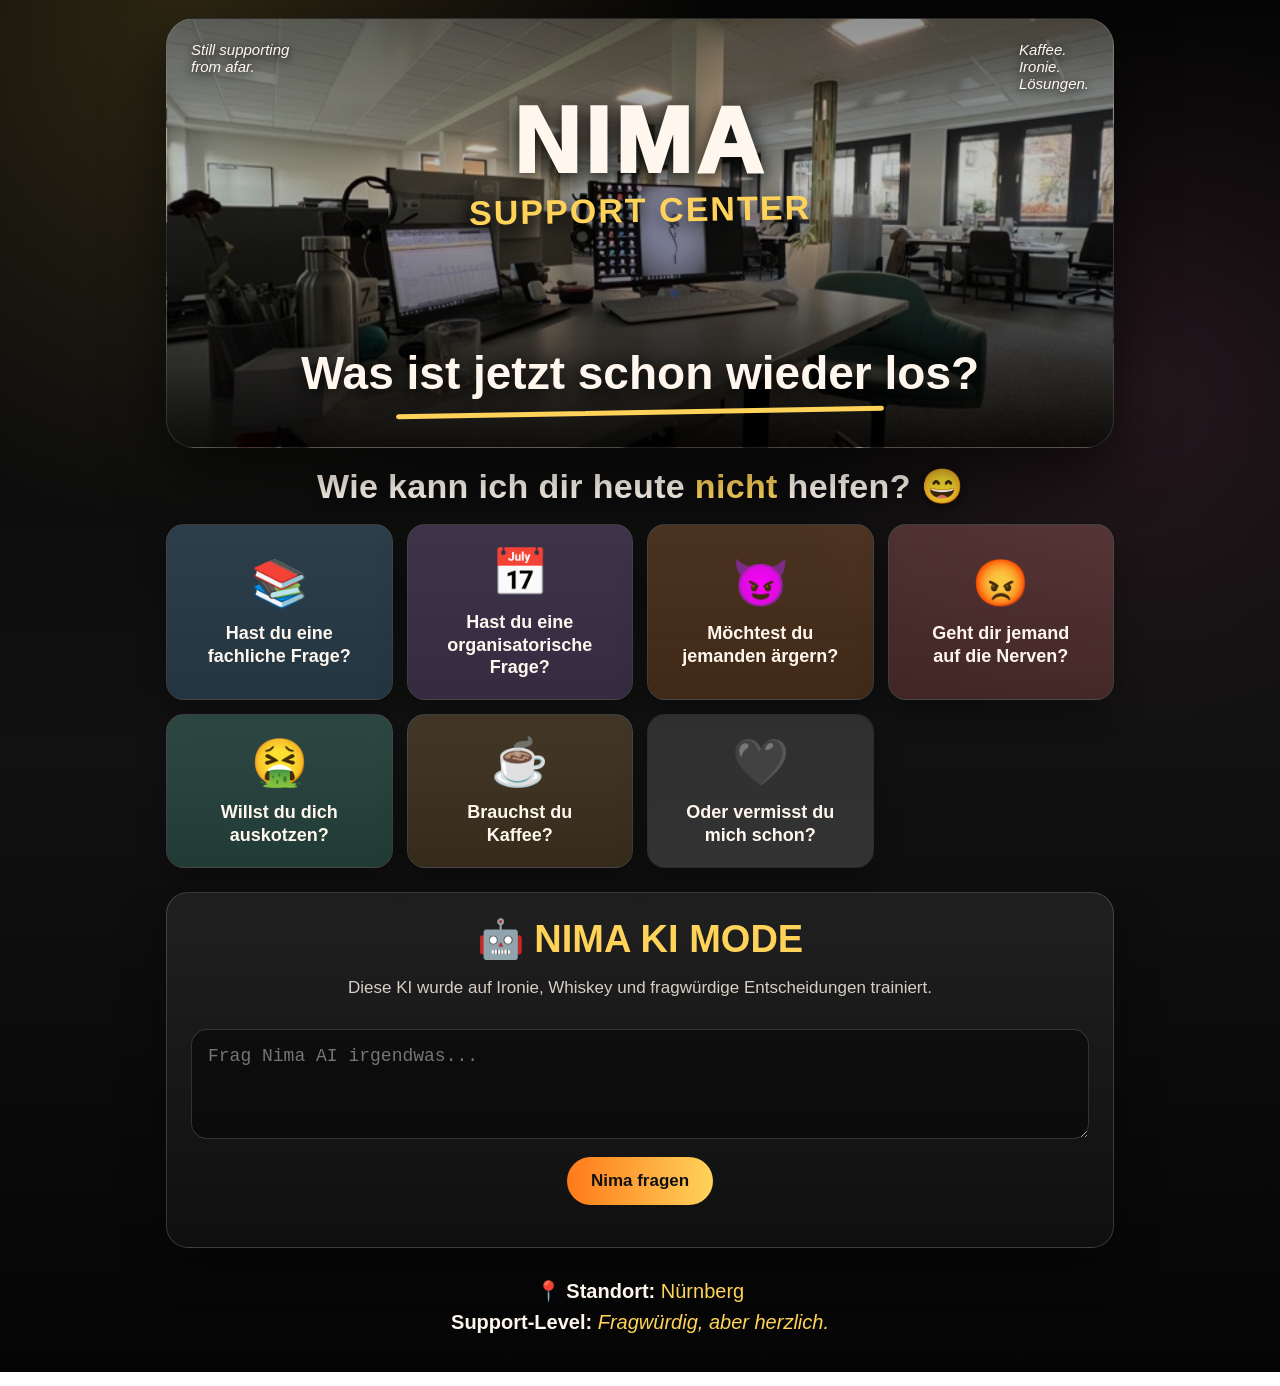
==== index.html @ ffd9e70a "fix image paths" ====
<!DOCTYPE html>
<html lang="de">
<head>
<meta charset="UTF-8">
<meta name="viewport" content="width=device-width, initial-scale=1.0">
<title>Nima Support Center</title>
<link rel="stylesheet" href="style.css">
</head>
<body>

<div class="intro">
  <div class="intro-card">
    <div class="intro-avatar"></div>
    <h1>Connecting to Nima...</h1>

    <div class="dots">
      <span></span><span></span><span></span><span></span><span></span><span></span><span></span>
    </div>

    <p class="intro-sub">Bitte warten</p>

    <div class="status">
      <div><span>✓</span> Kaffee gefunden</div>
      <div><span>✓</span> Sarkasmus aktiviert</div>
      <div><span>✓</span> Chaos Manager geladen</div>
      <div><span>✓</span> Support wird gestartet...</div>
    </div>

    <div class="bar"></div>
  </div>
</div>

<main class="wrap">

  <section class="hero">
    <div class="top-notes">
      <div>Still supporting<br>from afar.</div>
      <div>Kaffee.<br>Ironie.<br>Lösungen.</div>
    </div>

    <div class="brand">
      <h1>NIMA</h1>
      <div class="sub">SUPPORT CENTER</div>
    </div>

    <div class="question">
      <h2>Was ist jetzt schon wieder los?</h2>
    </div>
  </section>

  <div class="helper-line">Wie kann ich dir heute <em>nicht</em> helfen? 😄</div>

  <section class="options">
    <a class="option blue" href="#fachlich">
      <span class="emoji">📚</span>
      <span class="label">Hast du eine<br>fachliche Frage?</span>
    </a>

    <a class="option purple" href="#organisatorisch">
      <span class="emoji">📅</span>
      <span class="label">Hast du eine<br>organisatorische Frage?</span>
    </a>

    <a class="option orange" href="#aergern">
      <span class="emoji">😈</span>
      <span class="label">Möchtest du<br>jemanden ärgern?</span>
    </a>

    <a class="option red" href="#nerven">
      <span class="emoji">😡</span>
      <span class="label">Geht dir jemand<br>auf die Nerven?</span>
    </a>

    <a class="option green" href="#auskotzen">
      <span class="emoji">🤮</span>
      <span class="label">Willst du dich<br>auskotzen?</span>
    </a>

    <a class="option coffee" href="#kaffee">
      <span class="emoji">☕</span>
      <span class="label">Brauchst du<br>Kaffee?</span>
    </a>

    <a class="option black" href="#vermissen">
      <span class="emoji">🖤</span>
      <span class="label">Oder vermisst du<br>mich schon?</span>
    </a>
  </section>

  <section id="fachlich" class="answer">
    <div class="answer-inner">
      <div class="big-emoji">📚</div>
      <div>
        <h3 class="blue-text">Hast du eine fachliche Frage?</h3>
        <p>Schon die FAQ gelesen?<br>Ich bin nicht BAKIRA. 🤷🏻‍♂️</p>
      </div>
    </div>
  </section>

  <section id="organisatorisch" class="answer">
    <div class="answer-inner">
      <div class="big-emoji">📅</div>
      <div>
        <h3 class="purple-text">Hast du eine organisatorische Frage?</h3>
        <p>Denkst du wirklich, dass ich dir dabei helfen kann?<br>Dann überschätzt du mich gewaltig. 😂</p>
      </div>
    </div>
  </section>

  <section id="aergern" class="answer">
    <div class="answer-inner">
      <div class="big-emoji">😈</div>
      <div>
        <h3 class="orange-text">Möchtest du jemanden ärgern?</h3>
        <p>Sag mir nur,<br>wer unser nächstes Opfer ist? ☠️</p>
      </div>
    </div>
  </section>

  <section id="nerven" class="answer">
    <div class="answer-inner">
      <div class="big-emoji">😡</div>
      <div>
        <h3 class="red-text">Geht dir jemand auf die Nerven?</h3>
        <p>Das überrascht mich nicht.<br>Mir wahrscheinlich auch.</p>
      </div>
    </div>
  </section>

  <section id="auskotzen" class="answer">
    <div class="answer-inner">
      <div class="big-emoji">🤮</div>
      <div>
        <h3 class="green-text">Willst du dich auskotzen?</h3>
        <p>Ruf mich doch an oder schreibe mir einfach.</p>
      </div>
    </div>
  </section>

  <section id="kaffee" class="answer">
    <div class="answer-inner">
      <div class="big-emoji">🥃</div>
      <div>
        <h3 class="coffee-text">Brauchst du Kaffee?</h3>
        <p>Kaffee? Wirklich?!<br>Ich habe nur Whiskey da. 🥃😂</p>
      </div>
    </div>
  </section>

  <section id="vermissen" class="answer">
    <div class="answer-inner">
      <div class="big-emoji">🖤</div>
      <div>
        <h3 class="black-text">Oder vermisst du mich schon?</h3>
        <p>Das glaub ich dir aber nicht. 😏</p>
        <audio controls>
          <source src="nima-message.m4a" type="audio/mp4">
        </audio>
      </div>
    </div>
  </section>
<section class="nima-ai">
  <h2>🤖 NIMA KI MODE</h2>
  <p>Diese KI wurde auf Ironie, Whiskey und fragwürdige Entscheidungen trainiert.</p>

  <textarea id="nima-ai-input" placeholder="Frag Nima AI irgendwas..."></textarea>

  <button onclick="askNimaAI()">Nima fragen</button>

  <div id="nima-ai-output"></div>
</section>
  <div class="footer">
    📍 <strong>Standort:</strong> Nürnberg<br>
    <strong>Support-Level:</strong> <em>Fragwürdig, aber herzlich.</em>
  </div>

</main>
<script src="script.js"></script>
</body>
</html>
---- style.css ----
/* NIMA SUPPORT CENTER */

:root {
  --text:#fff7ed;
  --yellow:#ffd35a;
  --orange:#ff7a1a;
  --red:#ff6b65;
  --purple:#b884ff;
  --blue:#5bbcff;
  --green:#50e3c2;
  --coffee:#c58b36;
  --line:rgba(255,255,255,.16);
}

* { box-sizing:border-box; }

html { scroll-behavior:smooth; }

body {
  margin:0;
  min-height:100vh;
  font-family:-apple-system,BlinkMacSystemFont,"Segoe UI",Arial,sans-serif;
  color:var(--text);
  background:
    radial-gradient(circle at 15% 0%, rgba(255,211,90,.16), transparent 30%),
    radial-gradient(circle at 90% 28%, rgba(255,122,182,.10), transparent 25%),
    linear-gradient(180deg,#050505,#111 55%,#050505);
}

/* 7-second intro */

.intro {
  position:fixed;
  inset:0;
  z-index:9999;
  display:flex;
  align-items:center;
  justify-content:center;
  overflow:hidden;
  background:
    radial-gradient(circle at 50% 30%, rgba(255,122,26,.22), transparent 30%),
    linear-gradient(180deg,#040404 0%, #111 55%, #050505 100%);
  animation:introOut .7s ease forwards;
  animation-delay:7s;
}

.intro::before {
  content:"";
  position:absolute;
  inset:0;
  background-image:
    linear-gradient(rgba(255,122,26,.07) 1px, transparent 1px),
    linear-gradient(90deg, rgba(255,122,26,.07) 1px, transparent 1px);
  background-size:38px 38px;
  opacity:.42;
  mask-image:radial-gradient(circle at center, black, transparent 73%);
}

.intro::after {
  content:"";
  position:absolute;
  width:900px;
  height:900px;
  border-radius:50%;
  border:1px solid rgba(255,122,26,.16);
  box-shadow:
    0 0 80px rgba(255,122,26,.13),
    inset 0 0 80px rgba(255,122,26,.07);
  animation:pulseRing 2.4s ease-in-out infinite;
}

.intro-card {
  position:relative;
  z-index:2;
  width:min(520px,88vw);
  padding:34px 26px 30px;
  border:1px solid rgba(255,255,255,.16);
  border-radius:30px;
  text-align:center;
  background:rgba(10,10,10,.68);
  box-shadow:0 30px 90px rgba(0,0,0,.70);
  backdrop-filter:blur(8px);
}

.intro-avatar {
  width:148px;
  height:148px;
  margin:0 auto 22px;
  border-radius:50%;
  background-image:url("nima-avatar.png");
  background-size:cover;
  background-position:center;
  border:4px solid var(--orange);
  box-shadow:
    0 0 0 8px rgba(255,122,26,.08),
    0 0 52px rgba(255,122,26,.38);
  animation:avatarFloat 2.2s ease-in-out infinite;
}

.intro h1 {
  margin:0;
  font-family:"Courier New", monospace;
  font-size:clamp(28px,6vw,42px);
  font-weight:700;
  letter-spacing:.12em;
  color:var(--orange);
  text-shadow:0 0 24px rgba(255,122,26,.32);
}

.dots {
  margin:18px auto;
  display:flex;
  justify-content:center;
  gap:12px;
}

.dots span {
  width:9px;
  height:9px;
  border-radius:50%;
  background:rgba(255,122,26,.28);
  animation:dotLight 1.4s ease-in-out infinite;
}

.dots span:nth-child(2) { animation-delay:.15s; }
.dots span:nth-child(3) { animation-delay:.30s; }
.dots span:nth-child(4) { animation-delay:.45s; }
.dots span:nth-child(5) { animation-delay:.60s; }
.dots span:nth-child(6) { animation-delay:.75s; }
.dots span:nth-child(7) { animation-delay:.90s; }

.intro-sub {
  margin:0 0 20px;
  color:#d8cfc4;
  font-family:"Courier New", monospace;
  font-size:16px;
}

.status {
  margin:0 auto 18px;
  width:min(340px, 92%);
  text-align:left;
  color:#f1e9df;
  font-size:15px;
  line-height:1.8;
}

.status div {
  opacity:0;
  transform:translateY(5px);
  animation:statusIn .35s ease forwards;
}

.status div:nth-child(1) { animation-delay:1s; }
.status div:nth-child(2) { animation-delay:2.4s; }
.status div:nth-child(3) { animation-delay:3.8s; }
.status div:nth-child(4) { animation-delay:5.2s; }

.status span { color:var(--yellow); }

.bar {
  width:100%;
  height:11px;
  border-radius:999px;
  overflow:hidden;
  background:rgba(255,255,255,.13);
}

.bar::before {
  content:"";
  display:block;
  width:100%;
  height:100%;
  background:linear-gradient(90deg, var(--orange), var(--yellow));
  transform-origin:left;
  animation:load 7s ease-in-out forwards;
}

@keyframes load { from { transform:scaleX(0); } to { transform:scaleX(1); } }
@keyframes introOut { to { opacity:0; visibility:hidden; pointer-events:none; } }
@keyframes avatarFloat { 0%,100% { transform:translateY(0); } 50% { transform:translateY(-7px); } }
@keyframes dotLight {
  0%,100% { background:rgba(255,122,26,.25); transform:scale(.9); }
  50% { background:var(--yellow); transform:scale(1.35); box-shadow:0 0 18px rgba(255,211,90,.6); }
}
@keyframes statusIn { to { opacity:1; transform:translateY(0); } }
@keyframes pulseRing { 0%,100% { transform:scale(.94); opacity:.6; } 50% { transform:scale(1.03); opacity:1; } }

/* Main page */

.wrap {
  width:min(980px,100%);
  margin:0 auto;
  padding:18px 16px 34px;
  animation:mainIn .55s ease both;
  animation-delay:7.1s;
}

@keyframes mainIn {
  from { opacity:0; transform:translateY(14px); }
  to { opacity:1; transform:translateY(0); }
}

.hero {
  position:relative;
  min-height:430px;
  border-radius:28px;
  overflow:hidden;
  background-image:
    linear-gradient(180deg,rgba(0,0,0,.42),rgba(0,0,0,.18) 38%,rgba(0,0,0,.88)),
    url("office-hero.jpg");
  background-size:cover;
  background-position:center;
  border:1px solid rgba(255,255,255,.12);
  box-shadow:0 22px 60px rgba(0,0,0,.55);
}

.top-notes {
  display:flex;
  justify-content:space-between;
  padding:22px 24px 0;
  font-size:15px;
  font-style:italic;
  text-shadow:0 2px 10px #000;
}

.brand {
  text-align:center;
  padding-top:8px;
  text-shadow:0 6px 20px #000;
}

.brand h1 {
  margin:0;
  font-size:clamp(52px,10vw,92px);
  letter-spacing:.05em;
  line-height:.9;
  font-weight:950;
}

.sub {
  display:inline-block;
  margin-top:8px;
  color:var(--yellow);
  font-size:clamp(21px,4vw,34px);
  font-weight:850;
  letter-spacing:.06em;
  transform:rotate(-1deg);
}

.question {
  position:absolute;
  left:0;
  right:0;
  bottom:32px;
  text-align:center;
  padding:0 18px;
}

.question h2 {
  display:inline-block;
  margin:0;
  font-size:clamp(28px,5vw,46px);
  text-shadow:0 4px 18px #000;
}

.question h2::after {
  content:"";
  display:block;
  height:5px;
  width:72%;
  margin:10px auto 0;
  border-radius:999px;
  background:var(--yellow);
  transform:rotate(-1deg);
}

.helper-line {
  text-align:center;
  margin:18px auto 0;
  font-size:clamp(20px,3.6vw,34px);
  font-weight:850;
  letter-spacing:.01em;
  text-shadow:0 4px 16px rgba(0,0,0,.55);
}

.helper-line em {
  color:var(--yellow);
  font-style:normal;
}

.options {
  display:grid;
  grid-template-columns:repeat(4,1fr);
  gap:14px;
  margin-top:18px;
}

.option {
  min-height:154px;
  border:1px solid var(--line);
  border-radius:18px;
  color:var(--text);
  background:linear-gradient(180deg,rgba(255,255,255,.09),rgba(255,255,255,.035));
  box-shadow:0 14px 28px rgba(0,0,0,.25);
  padding:20px 12px;
  text-decoration:none;
  display:flex;
  flex-direction:column;
  align-items:center;
  justify-content:center;
  transition:.16s ease;
  position:relative;
  overflow:hidden;
}

.option::before {
  content:"";
  position:absolute;
  inset:0;
  opacity:.18;
  background:var(--accent);
  pointer-events:none;
}

.option:hover,
.option:focus {
  transform:translateY(-3px);
  border-color:var(--accent);
  background:linear-gradient(180deg,rgba(255,255,255,.13),rgba(255,255,255,.045));
  outline:none;
}

.option.blue { --accent:var(--blue); }
.option.purple { --accent:var(--purple); }
.option.orange { --accent:var(--orange); }
.option.red { --accent:var(--red); }
.option.green { --accent:var(--green); }
.option.coffee { --accent:var(--coffee); }
.option.black {
  --accent:#fff;
  background:linear-gradient(180deg,rgba(0,0,0,.88),rgba(0,0,0,.58));
}

.emoji {
  position:relative;
  z-index:1;
  font-size:46px;
  margin-bottom:12px;
}

.label {
  position:relative;
  z-index:1;
  font-size:18px;
  line-height:1.25;
  font-weight:750;
  text-align:center;
}

.answer {
  display:none;
  margin-top:18px;
  border-radius:22px;
  padding:24px;
  background:linear-gradient(180deg,rgba(255,255,255,.075),rgba(255,255,255,.035));
  border:1px solid var(--line);
  box-shadow:0 18px 45px rgba(0,0,0,.35);
  animation:pop .22s ease-out;
}

.answer:target { display:block; }

@keyframes pop {
  from { opacity:0; transform:translateY(10px) scale(.99); }
  to { opacity:1; transform:translateY(0) scale(1); }
}

.answer-inner {
  display:grid;
  grid-template-columns:76px 1fr;
  gap:18px;
  align-items:center;
}

.big-emoji { font-size:58px; text-align:center; }

.answer h3 {
  margin:0 0 8px;
  font-size:clamp(24px,4vw,34px);
}

.answer p {
  margin:0;
  font-size:clamp(20px,3.2vw,28px);
  line-height:1.35;
}

.blue-text { color:var(--blue); }
.purple-text { color:var(--purple); }
.orange-text { color:var(--orange); }
.red-text { color:var(--red); }
.green-text { color:var(--green); }
.coffee-text { color:var(--coffee); }
.black-text { color:#fff; }

audio {
  width:min(520px,100%);
  margin-top:16px;
}

.footer {
  text-align:center;
  margin-top:28px;
  color:var(--yellow);
  font-size:20px;
  line-height:1.55;
}

.footer strong { color:var(--text); }

.footer em {
  color:var(--yellow);
  font-style:italic;
}

@media (max-width:760px) {
  .hero { min-height:370px; }
  .top-notes { font-size:13px; }
  .options { grid-template-columns:1fr 1fr; }
  .option { min-height:135px; }
  .answer-inner { grid-template-columns:1fr; text-align:center; }
}

@media (max-width:430px) {
  .wrap { padding-left:10px; padding-right:10px; }
  .hero { min-height:330px; border-radius:20px; }
  .top-notes { display:none; }
  .options { grid-template-columns:1fr; }
  .option { min-height:112px; flex-direction:row; gap:14px; }
  .emoji { margin-bottom:0; font-size:38px; }
  .label { text-align:left; }
}
.nima-ai {
  margin-top: 24px;
  padding: 24px;
  border-radius: 22px;
  border: 1px solid var(--line);
  background: linear-gradient(180deg, rgba(255,255,255,.075), rgba(255,255,255,.035));
  box-shadow: 0 18px 45px rgba(0,0,0,.35);
  text-align: center;
}

.nima-ai h2 {
  margin: 0 0 10px;
  color: var(--yellow);
  font-size: clamp(26px,4vw,38px);
}

.nima-ai p {
  color: #d8cfc4;
  font-size: 17px;
}

.nima-ai textarea {
  width: 100%;
  min-height: 110px;
  margin-top: 14px;
  padding: 16px;
  border-radius: 16px;
  border: 1px solid var(--line);
  background: rgba(0,0,0,.45);
  color: var(--text);
  font-size: 18px;
  resize: vertical;
}

.nima-ai button {
  margin-top: 14px;
  padding: 14px 24px;
  border: none;
  border-radius: 999px;
  background: linear-gradient(90deg, var(--orange), var(--yellow));
  color: #111;
  font-weight: 800;
  font-size: 17px;
  cursor: pointer;
}

#nima-ai-output {
  margin-top: 18px;
  font-size: 22px;
  line-height: 1.4;
  color: var(--text);
}
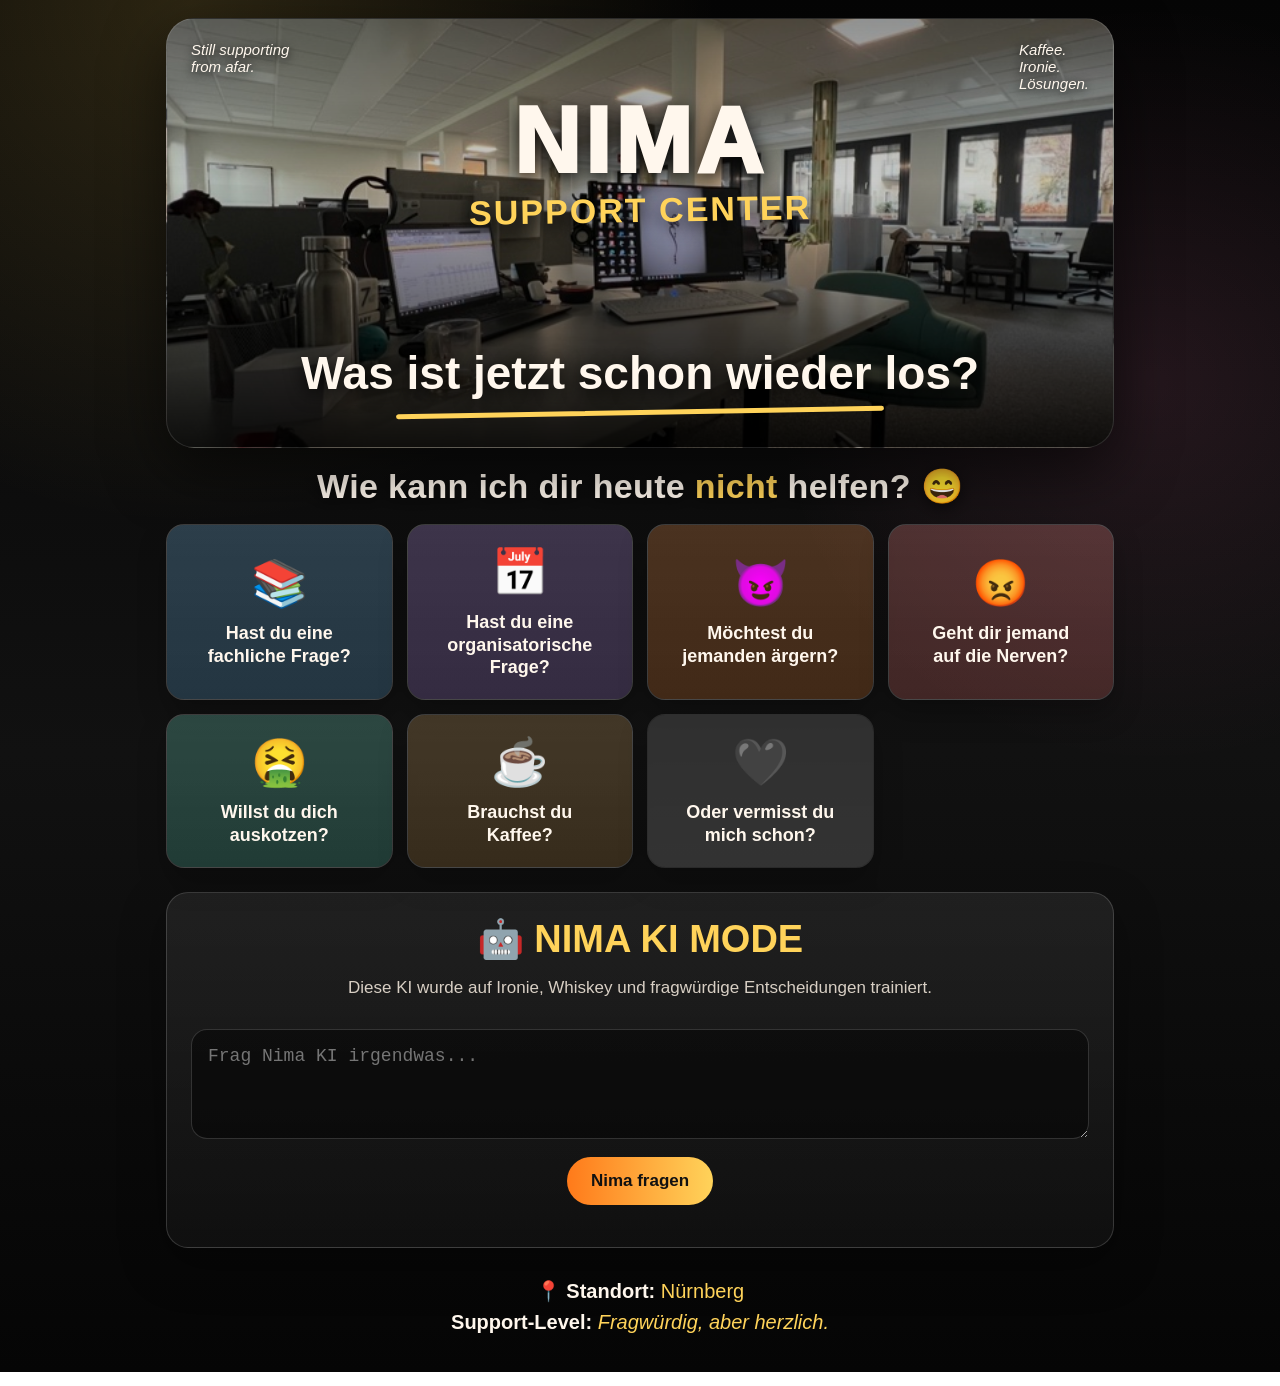
==== commit 6e682b5a: "Update index.html" ====
--- a/index.html
+++ b/index.html
@@ -163,7 +163,7 @@
   <h2>🤖 NIMA KI MODE</h2>
   <p>Diese KI wurde auf Ironie, Whiskey und fragwürdige Entscheidungen trainiert.</p>
 
-  <textarea id="nima-ai-input" placeholder="Frag Nima AI irgendwas..."></textarea>
+  <textarea id="nima-ai-input" placeholder="Frag Nima KI irgendwas..."></textarea>
 
   <button onclick="askNimaAI()">Nima fragen</button>
 
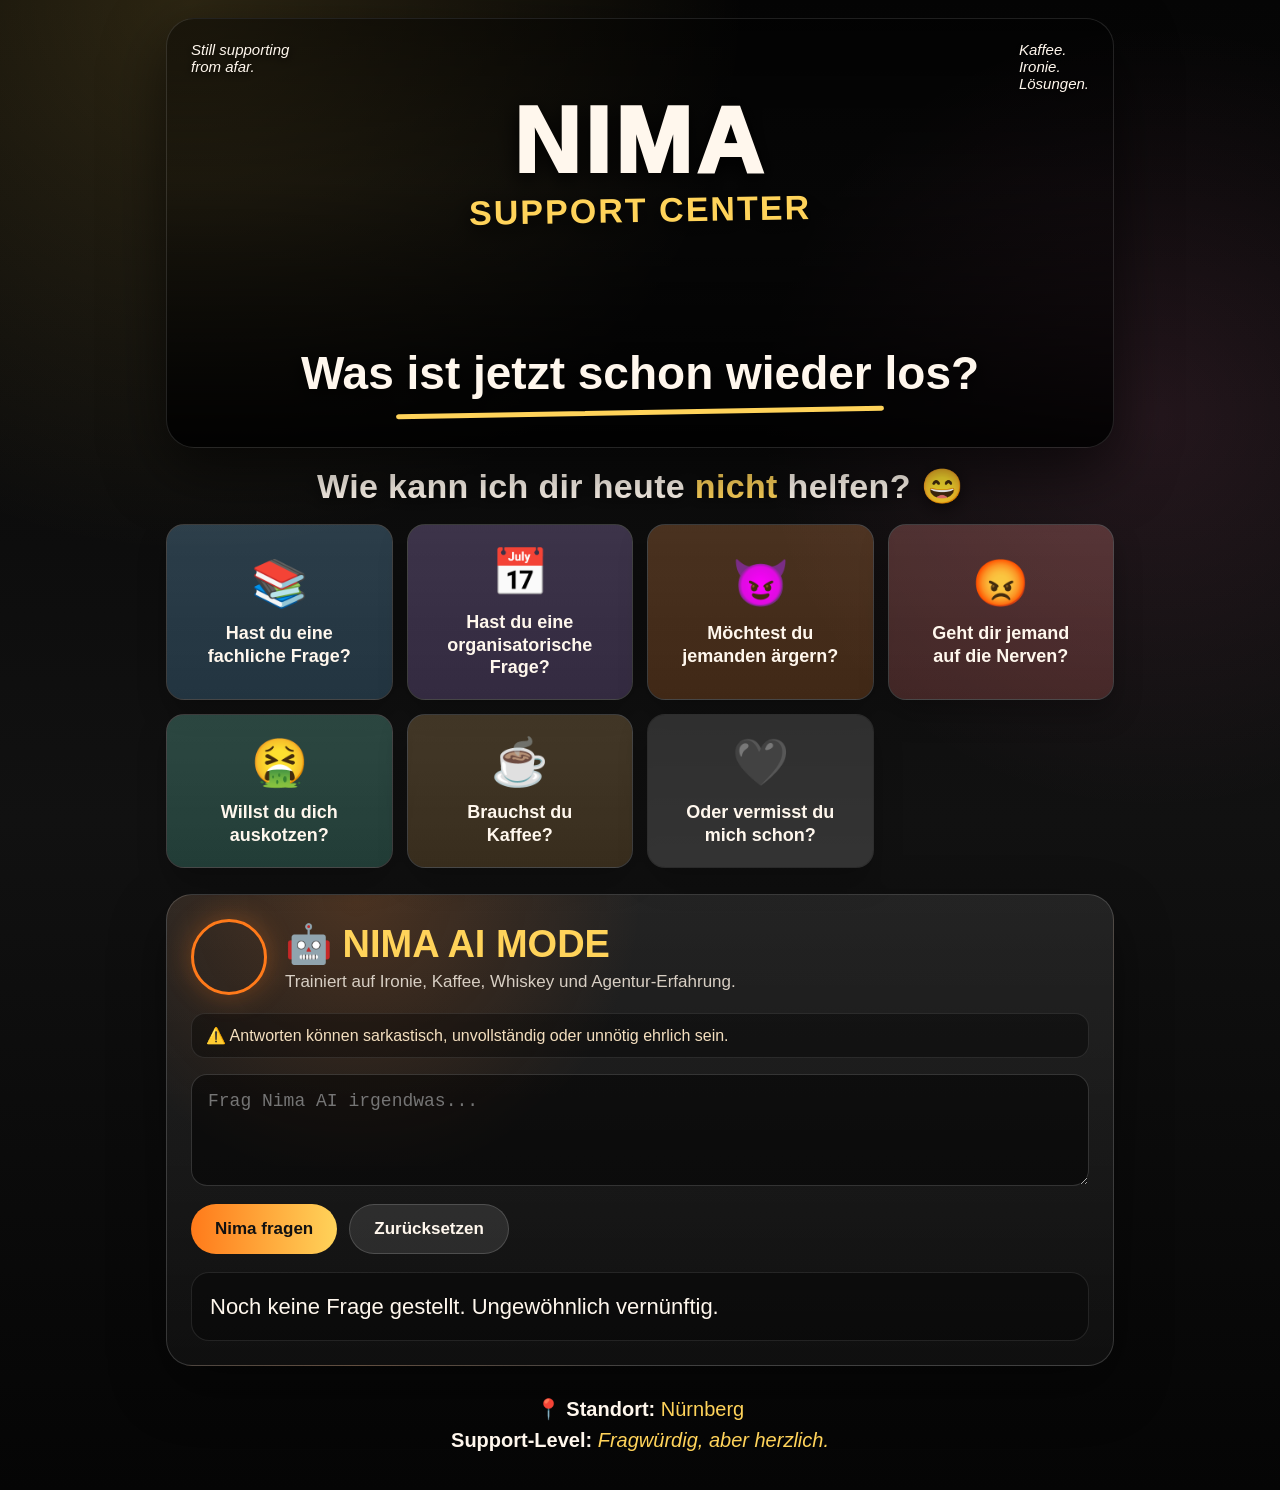
==== commit 5bac2de4: "Add files via upload" ====
--- a/index.html
+++ b/index.html
@@ -3,7 +3,7 @@
 <head>
 <meta charset="UTF-8">
 <meta name="viewport" content="width=device-width, initial-scale=1.0">
-<title>Nima Support Center</title>
+<title>Nima Support Center v2.0</title>
 <link rel="stylesheet" href="style.css">
 </head>
 <body>
@@ -12,169 +12,69 @@
   <div class="intro-card">
     <div class="intro-avatar"></div>
     <h1>Connecting to Nima...</h1>
-
-    <div class="dots">
-      <span></span><span></span><span></span><span></span><span></span><span></span><span></span>
-    </div>
-
+    <div class="dots"><span></span><span></span><span></span><span></span><span></span><span></span><span></span></div>
     <p class="intro-sub">Bitte warten</p>
-
     <div class="status">
       <div><span>✓</span> Kaffee gefunden</div>
       <div><span>✓</span> Sarkasmus aktiviert</div>
       <div><span>✓</span> Chaos Manager geladen</div>
       <div><span>✓</span> Support wird gestartet...</div>
     </div>
-
     <div class="bar"></div>
   </div>
 </div>
 
 <main class="wrap">
-
   <section class="hero">
     <div class="top-notes">
       <div>Still supporting<br>from afar.</div>
       <div>Kaffee.<br>Ironie.<br>Lösungen.</div>
     </div>
-
-    <div class="brand">
-      <h1>NIMA</h1>
-      <div class="sub">SUPPORT CENTER</div>
-    </div>
-
-    <div class="question">
-      <h2>Was ist jetzt schon wieder los?</h2>
-    </div>
+    <div class="brand"><h1>NIMA</h1><div class="sub">SUPPORT CENTER</div></div>
+    <div class="question"><h2>Was ist jetzt schon wieder los?</h2></div>
   </section>
 
   <div class="helper-line">Wie kann ich dir heute <em>nicht</em> helfen? 😄</div>
 
   <section class="options">
-    <a class="option blue" href="#fachlich">
-      <span class="emoji">📚</span>
-      <span class="label">Hast du eine<br>fachliche Frage?</span>
-    </a>
-
-    <a class="option purple" href="#organisatorisch">
-      <span class="emoji">📅</span>
-      <span class="label">Hast du eine<br>organisatorische Frage?</span>
-    </a>
-
-    <a class="option orange" href="#aergern">
-      <span class="emoji">😈</span>
-      <span class="label">Möchtest du<br>jemanden ärgern?</span>
-    </a>
-
-    <a class="option red" href="#nerven">
-      <span class="emoji">😡</span>
-      <span class="label">Geht dir jemand<br>auf die Nerven?</span>
-    </a>
-
-    <a class="option green" href="#auskotzen">
-      <span class="emoji">🤮</span>
-      <span class="label">Willst du dich<br>auskotzen?</span>
-    </a>
-
-    <a class="option coffee" href="#kaffee">
-      <span class="emoji">☕</span>
-      <span class="label">Brauchst du<br>Kaffee?</span>
-    </a>
-
-    <a class="option black" href="#vermissen">
-      <span class="emoji">🖤</span>
-      <span class="label">Oder vermisst du<br>mich schon?</span>
-    </a>
+    <a class="option blue" href="#fachlich"><span class="emoji">📚</span><span class="label">Hast du eine<br>fachliche Frage?</span></a>
+    <a class="option purple" href="#organisatorisch"><span class="emoji">📅</span><span class="label">Hast du eine<br>organisatorische Frage?</span></a>
+    <a class="option orange" href="#aergern"><span class="emoji">😈</span><span class="label">Möchtest du<br>jemanden ärgern?</span></a>
+    <a class="option red" href="#nerven"><span class="emoji">😡</span><span class="label">Geht dir jemand<br>auf die Nerven?</span></a>
+    <a class="option green" href="#auskotzen"><span class="emoji">🤮</span><span class="label">Willst du dich<br>auskotzen?</span></a>
+    <a class="option coffee" href="#kaffee"><span class="emoji">☕</span><span class="label">Brauchst du<br>Kaffee?</span></a>
+    <a class="option black" href="#vermissen"><span class="emoji">🖤</span><span class="label">Oder vermisst du<br>mich schon?</span></a>
   </section>
 
-  <section id="fachlich" class="answer">
-    <div class="answer-inner">
-      <div class="big-emoji">📚</div>
+  <section id="fachlich" class="answer"><div class="answer-inner"><div class="big-emoji">📚</div><div><h3 class="blue-text">Hast du eine fachliche Frage?</h3><p>Schon die FAQ gelesen?<br>Ich bin nicht BAKIRA. 🤷🏻‍♂️</p></div></div></section>
+  <section id="organisatorisch" class="answer"><div class="answer-inner"><div class="big-emoji">📅</div><div><h3 class="purple-text">Hast du eine organisatorische Frage?</h3><p>Denkst du wirklich, dass ich dir dabei helfen kann?<br>Dann überschätzt du mich gewaltig. 😂</p></div></div></section>
+  <section id="aergern" class="answer"><div class="answer-inner"><div class="big-emoji">😈</div><div><h3 class="orange-text">Möchtest du jemanden ärgern?</h3><p>Sag mir nur,<br>wer unser nächstes Opfer ist? ☠️</p></div></div></section>
+  <section id="nerven" class="answer"><div class="answer-inner"><div class="big-emoji">😡</div><div><h3 class="red-text">Geht dir jemand auf die Nerven?</h3><p>Das überrascht mich nicht.<br>Mir wahrscheinlich auch.</p></div></div></section>
+  <section id="auskotzen" class="answer"><div class="answer-inner"><div class="big-emoji">🤮</div><div><h3 class="green-text">Willst du dich auskotzen?</h3><p>Ruf mich doch an oder schreibe mir einfach.</p></div></div></section>
+  <section id="kaffee" class="answer"><div class="answer-inner"><div class="big-emoji">🥃</div><div><h3 class="coffee-text">Brauchst du Kaffee?</h3><p>Kaffee? Wirklich?!<br>Ich habe nur Whiskey da. 🥃😂</p></div></div></section>
+  <section id="vermissen" class="answer"><div class="answer-inner"><div class="big-emoji">🖤</div><div><h3 class="black-text">Oder vermisst du mich schon?</h3><p>Das glaub ich dir aber nicht. 😏</p><audio controls><source src="assets/nima-message.m4a" type="audio/mp4"></audio></div></div></section>
+
+  <section class="nima-ai" id="nima-ai">
+    <div class="ai-header">
+      <div class="ai-avatar"></div>
       <div>
-        <h3 class="blue-text">Hast du eine fachliche Frage?</h3>
-        <p>Schon die FAQ gelesen?<br>Ich bin nicht BAKIRA. 🤷🏻‍♂️</p>
+        <h2>🤖 NIMA AI MODE</h2>
+        <p>Trainiert auf Ironie, Kaffee, Whiskey und Agentur-Erfahrung.</p>
       </div>
     </div>
+    <div class="ai-warning">⚠️ Antworten können sarkastisch, unvollständig oder unnötig ehrlich sein.</div>
+    <textarea id="nima-ai-input" placeholder="Frag Nima AI irgendwas..."></textarea>
+    <div class="ai-actions">
+      <button onclick="askNimaAI()">Nima fragen</button>
+      <button class="secondary" onclick="clearNimaAI()">Zurücksetzen</button>
+    </div>
+    <div id="nima-ai-thinking" class="ai-thinking">Nima denkt<span>.</span><span>.</span><span>.</span></div>
+    <div id="nima-ai-output" class="ai-output">Noch keine Frage gestellt. Ungewöhnlich vernünftig.</div>
   </section>
 
-  <section id="organisatorisch" class="answer">
-    <div class="answer-inner">
-      <div class="big-emoji">📅</div>
-      <div>
-        <h3 class="purple-text">Hast du eine organisatorische Frage?</h3>
-        <p>Denkst du wirklich, dass ich dir dabei helfen kann?<br>Dann überschätzt du mich gewaltig. 😂</p>
-      </div>
-    </div>
-  </section>
+  <div class="footer">📍 <strong>Standort:</strong> Nürnberg<br><strong>Support-Level:</strong> <em>Fragwürdig, aber herzlich.</em></div>
+</main>
 
-  <section id="aergern" class="answer">
-    <div class="answer-inner">
-      <div class="big-emoji">😈</div>
-      <div>
-        <h3 class="orange-text">Möchtest du jemanden ärgern?</h3>
-        <p>Sag mir nur,<br>wer unser nächstes Opfer ist? ☠️</p>
-      </div>
-    </div>
-  </section>
-
-  <section id="nerven" class="answer">
-    <div class="answer-inner">
-      <div class="big-emoji">😡</div>
-      <div>
-        <h3 class="red-text">Geht dir jemand auf die Nerven?</h3>
-        <p>Das überrascht mich nicht.<br>Mir wahrscheinlich auch.</p>
-      </div>
-    </div>
-  </section>
-
-  <section id="auskotzen" class="answer">
-    <div class="answer-inner">
-      <div class="big-emoji">🤮</div>
-      <div>
-        <h3 class="green-text">Willst du dich auskotzen?</h3>
-        <p>Ruf mich doch an oder schreibe mir einfach.</p>
-      </div>
-    </div>
-  </section>
-
-  <section id="kaffee" class="answer">
-    <div class="answer-inner">
-      <div class="big-emoji">🥃</div>
-      <div>
-        <h3 class="coffee-text">Brauchst du Kaffee?</h3>
-        <p>Kaffee? Wirklich?!<br>Ich habe nur Whiskey da. 🥃😂</p>
-      </div>
-    </div>
-  </section>
-
-  <section id="vermissen" class="answer">
-    <div class="answer-inner">
-      <div class="big-emoji">🖤</div>
-      <div>
-        <h3 class="black-text">Oder vermisst du mich schon?</h3>
-        <p>Das glaub ich dir aber nicht. 😏</p>
-        <audio controls>
-          <source src="nima-message.m4a" type="audio/mp4">
-        </audio>
-      </div>
-    </div>
-  </section>
-<section class="nima-ai">
-  <h2>🤖 NIMA KI MODE</h2>
-  <p>Diese KI wurde auf Ironie, Whiskey und fragwürdige Entscheidungen trainiert.</p>
-
-  <textarea id="nima-ai-input" placeholder="Frag Nima KI irgendwas..."></textarea>
-
-  <button onclick="askNimaAI()">Nima fragen</button>
-
-  <div id="nima-ai-output"></div>
-</section>
-  <div class="footer">
-    📍 <strong>Standort:</strong> Nürnberg<br>
-    <strong>Support-Level:</strong> <em>Fragwürdig, aber herzlich.</em>
-  </div>
-
-</main>
 <script src="script.js"></script>
 </body>
 </html>
--- a/style.css
+++ b/style.css
@@ -1,495 +1,15 @@
-/* NIMA SUPPORT CENTER */
-
-:root {
-  --text:#fff7ed;
-  --yellow:#ffd35a;
-  --orange:#ff7a1a;
-  --red:#ff6b65;
-  --purple:#b884ff;
-  --blue:#5bbcff;
-  --green:#50e3c2;
-  --coffee:#c58b36;
-  --line:rgba(255,255,255,.16);
-}
-
-* { box-sizing:border-box; }
-
-html { scroll-behavior:smooth; }
-
-body {
-  margin:0;
-  min-height:100vh;
-  font-family:-apple-system,BlinkMacSystemFont,"Segoe UI",Arial,sans-serif;
-  color:var(--text);
-  background:
-    radial-gradient(circle at 15% 0%, rgba(255,211,90,.16), transparent 30%),
-    radial-gradient(circle at 90% 28%, rgba(255,122,182,.10), transparent 25%),
-    linear-gradient(180deg,#050505,#111 55%,#050505);
-}
-
-/* 7-second intro */
-
-.intro {
-  position:fixed;
-  inset:0;
-  z-index:9999;
-  display:flex;
-  align-items:center;
-  justify-content:center;
-  overflow:hidden;
-  background:
-    radial-gradient(circle at 50% 30%, rgba(255,122,26,.22), transparent 30%),
-    linear-gradient(180deg,#040404 0%, #111 55%, #050505 100%);
-  animation:introOut .7s ease forwards;
-  animation-delay:7s;
-}
-
-.intro::before {
-  content:"";
-  position:absolute;
-  inset:0;
-  background-image:
-    linear-gradient(rgba(255,122,26,.07) 1px, transparent 1px),
-    linear-gradient(90deg, rgba(255,122,26,.07) 1px, transparent 1px);
-  background-size:38px 38px;
-  opacity:.42;
-  mask-image:radial-gradient(circle at center, black, transparent 73%);
-}
-
-.intro::after {
-  content:"";
-  position:absolute;
-  width:900px;
-  height:900px;
-  border-radius:50%;
-  border:1px solid rgba(255,122,26,.16);
-  box-shadow:
-    0 0 80px rgba(255,122,26,.13),
-    inset 0 0 80px rgba(255,122,26,.07);
-  animation:pulseRing 2.4s ease-in-out infinite;
-}
-
-.intro-card {
-  position:relative;
-  z-index:2;
-  width:min(520px,88vw);
-  padding:34px 26px 30px;
-  border:1px solid rgba(255,255,255,.16);
-  border-radius:30px;
-  text-align:center;
-  background:rgba(10,10,10,.68);
-  box-shadow:0 30px 90px rgba(0,0,0,.70);
-  backdrop-filter:blur(8px);
-}
-
-.intro-avatar {
-  width:148px;
-  height:148px;
-  margin:0 auto 22px;
-  border-radius:50%;
-  background-image:url("nima-avatar.png");
-  background-size:cover;
-  background-position:center;
-  border:4px solid var(--orange);
-  box-shadow:
-    0 0 0 8px rgba(255,122,26,.08),
-    0 0 52px rgba(255,122,26,.38);
-  animation:avatarFloat 2.2s ease-in-out infinite;
-}
-
-.intro h1 {
-  margin:0;
-  font-family:"Courier New", monospace;
-  font-size:clamp(28px,6vw,42px);
-  font-weight:700;
-  letter-spacing:.12em;
-  color:var(--orange);
-  text-shadow:0 0 24px rgba(255,122,26,.32);
-}
-
-.dots {
-  margin:18px auto;
-  display:flex;
-  justify-content:center;
-  gap:12px;
-}
-
-.dots span {
-  width:9px;
-  height:9px;
-  border-radius:50%;
-  background:rgba(255,122,26,.28);
-  animation:dotLight 1.4s ease-in-out infinite;
-}
-
-.dots span:nth-child(2) { animation-delay:.15s; }
-.dots span:nth-child(3) { animation-delay:.30s; }
-.dots span:nth-child(4) { animation-delay:.45s; }
-.dots span:nth-child(5) { animation-delay:.60s; }
-.dots span:nth-child(6) { animation-delay:.75s; }
-.dots span:nth-child(7) { animation-delay:.90s; }
-
-.intro-sub {
-  margin:0 0 20px;
-  color:#d8cfc4;
-  font-family:"Courier New", monospace;
-  font-size:16px;
-}
-
-.status {
-  margin:0 auto 18px;
-  width:min(340px, 92%);
-  text-align:left;
-  color:#f1e9df;
-  font-size:15px;
-  line-height:1.8;
-}
-
-.status div {
-  opacity:0;
-  transform:translateY(5px);
-  animation:statusIn .35s ease forwards;
-}
-
-.status div:nth-child(1) { animation-delay:1s; }
-.status div:nth-child(2) { animation-delay:2.4s; }
-.status div:nth-child(3) { animation-delay:3.8s; }
-.status div:nth-child(4) { animation-delay:5.2s; }
-
-.status span { color:var(--yellow); }
-
-.bar {
-  width:100%;
-  height:11px;
-  border-radius:999px;
-  overflow:hidden;
-  background:rgba(255,255,255,.13);
-}
-
-.bar::before {
-  content:"";
-  display:block;
-  width:100%;
-  height:100%;
-  background:linear-gradient(90deg, var(--orange), var(--yellow));
-  transform-origin:left;
-  animation:load 7s ease-in-out forwards;
-}
-
-@keyframes load { from { transform:scaleX(0); } to { transform:scaleX(1); } }
-@keyframes introOut { to { opacity:0; visibility:hidden; pointer-events:none; } }
-@keyframes avatarFloat { 0%,100% { transform:translateY(0); } 50% { transform:translateY(-7px); } }
-@keyframes dotLight {
-  0%,100% { background:rgba(255,122,26,.25); transform:scale(.9); }
-  50% { background:var(--yellow); transform:scale(1.35); box-shadow:0 0 18px rgba(255,211,90,.6); }
-}
-@keyframes statusIn { to { opacity:1; transform:translateY(0); } }
-@keyframes pulseRing { 0%,100% { transform:scale(.94); opacity:.6; } 50% { transform:scale(1.03); opacity:1; } }
-
-/* Main page */
-
-.wrap {
-  width:min(980px,100%);
-  margin:0 auto;
-  padding:18px 16px 34px;
-  animation:mainIn .55s ease both;
-  animation-delay:7.1s;
-}
-
-@keyframes mainIn {
-  from { opacity:0; transform:translateY(14px); }
-  to { opacity:1; transform:translateY(0); }
-}
-
-.hero {
-  position:relative;
-  min-height:430px;
-  border-radius:28px;
-  overflow:hidden;
-  background-image:
-    linear-gradient(180deg,rgba(0,0,0,.42),rgba(0,0,0,.18) 38%,rgba(0,0,0,.88)),
-    url("office-hero.jpg");
-  background-size:cover;
-  background-position:center;
-  border:1px solid rgba(255,255,255,.12);
-  box-shadow:0 22px 60px rgba(0,0,0,.55);
-}
-
-.top-notes {
-  display:flex;
-  justify-content:space-between;
-  padding:22px 24px 0;
-  font-size:15px;
-  font-style:italic;
-  text-shadow:0 2px 10px #000;
-}
-
-.brand {
-  text-align:center;
-  padding-top:8px;
-  text-shadow:0 6px 20px #000;
-}
-
-.brand h1 {
-  margin:0;
-  font-size:clamp(52px,10vw,92px);
-  letter-spacing:.05em;
-  line-height:.9;
-  font-weight:950;
-}
-
-.sub {
-  display:inline-block;
-  margin-top:8px;
-  color:var(--yellow);
-  font-size:clamp(21px,4vw,34px);
-  font-weight:850;
-  letter-spacing:.06em;
-  transform:rotate(-1deg);
-}
-
-.question {
-  position:absolute;
-  left:0;
-  right:0;
-  bottom:32px;
-  text-align:center;
-  padding:0 18px;
-}
-
-.question h2 {
-  display:inline-block;
-  margin:0;
-  font-size:clamp(28px,5vw,46px);
-  text-shadow:0 4px 18px #000;
-}
-
-.question h2::after {
-  content:"";
-  display:block;
-  height:5px;
-  width:72%;
-  margin:10px auto 0;
-  border-radius:999px;
-  background:var(--yellow);
-  transform:rotate(-1deg);
-}
-
-.helper-line {
-  text-align:center;
-  margin:18px auto 0;
-  font-size:clamp(20px,3.6vw,34px);
-  font-weight:850;
-  letter-spacing:.01em;
-  text-shadow:0 4px 16px rgba(0,0,0,.55);
-}
-
-.helper-line em {
-  color:var(--yellow);
-  font-style:normal;
-}
-
-.options {
-  display:grid;
-  grid-template-columns:repeat(4,1fr);
-  gap:14px;
-  margin-top:18px;
-}
-
-.option {
-  min-height:154px;
-  border:1px solid var(--line);
-  border-radius:18px;
-  color:var(--text);
-  background:linear-gradient(180deg,rgba(255,255,255,.09),rgba(255,255,255,.035));
-  box-shadow:0 14px 28px rgba(0,0,0,.25);
-  padding:20px 12px;
-  text-decoration:none;
-  display:flex;
-  flex-direction:column;
-  align-items:center;
-  justify-content:center;
-  transition:.16s ease;
-  position:relative;
-  overflow:hidden;
-}
-
-.option::before {
-  content:"";
-  position:absolute;
-  inset:0;
-  opacity:.18;
-  background:var(--accent);
-  pointer-events:none;
-}
-
-.option:hover,
-.option:focus {
-  transform:translateY(-3px);
-  border-color:var(--accent);
-  background:linear-gradient(180deg,rgba(255,255,255,.13),rgba(255,255,255,.045));
-  outline:none;
-}
-
-.option.blue { --accent:var(--blue); }
-.option.purple { --accent:var(--purple); }
-.option.orange { --accent:var(--orange); }
-.option.red { --accent:var(--red); }
-.option.green { --accent:var(--green); }
-.option.coffee { --accent:var(--coffee); }
-.option.black {
-  --accent:#fff;
-  background:linear-gradient(180deg,rgba(0,0,0,.88),rgba(0,0,0,.58));
-}
-
-.emoji {
-  position:relative;
-  z-index:1;
-  font-size:46px;
-  margin-bottom:12px;
-}
-
-.label {
-  position:relative;
-  z-index:1;
-  font-size:18px;
-  line-height:1.25;
-  font-weight:750;
-  text-align:center;
-}
-
-.answer {
-  display:none;
-  margin-top:18px;
-  border-radius:22px;
-  padding:24px;
-  background:linear-gradient(180deg,rgba(255,255,255,.075),rgba(255,255,255,.035));
-  border:1px solid var(--line);
-  box-shadow:0 18px 45px rgba(0,0,0,.35);
-  animation:pop .22s ease-out;
-}
-
-.answer:target { display:block; }
-
-@keyframes pop {
-  from { opacity:0; transform:translateY(10px) scale(.99); }
-  to { opacity:1; transform:translateY(0) scale(1); }
-}
-
-.answer-inner {
-  display:grid;
-  grid-template-columns:76px 1fr;
-  gap:18px;
-  align-items:center;
-}
-
-.big-emoji { font-size:58px; text-align:center; }
-
-.answer h3 {
-  margin:0 0 8px;
-  font-size:clamp(24px,4vw,34px);
-}
-
-.answer p {
-  margin:0;
-  font-size:clamp(20px,3.2vw,28px);
-  line-height:1.35;
-}
-
-.blue-text { color:var(--blue); }
-.purple-text { color:var(--purple); }
-.orange-text { color:var(--orange); }
-.red-text { color:var(--red); }
-.green-text { color:var(--green); }
-.coffee-text { color:var(--coffee); }
-.black-text { color:#fff; }
-
-audio {
-  width:min(520px,100%);
-  margin-top:16px;
-}
-
-.footer {
-  text-align:center;
-  margin-top:28px;
-  color:var(--yellow);
-  font-size:20px;
-  line-height:1.55;
-}
-
-.footer strong { color:var(--text); }
-
-.footer em {
-  color:var(--yellow);
-  font-style:italic;
-}
-
-@media (max-width:760px) {
-  .hero { min-height:370px; }
-  .top-notes { font-size:13px; }
-  .options { grid-template-columns:1fr 1fr; }
-  .option { min-height:135px; }
-  .answer-inner { grid-template-columns:1fr; text-align:center; }
-}
-
-@media (max-width:430px) {
-  .wrap { padding-left:10px; padding-right:10px; }
-  .hero { min-height:330px; border-radius:20px; }
-  .top-notes { display:none; }
-  .options { grid-template-columns:1fr; }
-  .option { min-height:112px; flex-direction:row; gap:14px; }
-  .emoji { margin-bottom:0; font-size:38px; }
-  .label { text-align:left; }
-}
-.nima-ai {
-  margin-top: 24px;
-  padding: 24px;
-  border-radius: 22px;
-  border: 1px solid var(--line);
-  background: linear-gradient(180deg, rgba(255,255,255,.075), rgba(255,255,255,.035));
-  box-shadow: 0 18px 45px rgba(0,0,0,.35);
-  text-align: center;
-}
-
-.nima-ai h2 {
-  margin: 0 0 10px;
-  color: var(--yellow);
-  font-size: clamp(26px,4vw,38px);
-}
-
-.nima-ai p {
-  color: #d8cfc4;
-  font-size: 17px;
-}
-
-.nima-ai textarea {
-  width: 100%;
-  min-height: 110px;
-  margin-top: 14px;
-  padding: 16px;
-  border-radius: 16px;
-  border: 1px solid var(--line);
-  background: rgba(0,0,0,.45);
-  color: var(--text);
-  font-size: 18px;
-  resize: vertical;
-}
-
-.nima-ai button {
-  margin-top: 14px;
-  padding: 14px 24px;
-  border: none;
-  border-radius: 999px;
-  background: linear-gradient(90deg, var(--orange), var(--yellow));
-  color: #111;
-  font-weight: 800;
-  font-size: 17px;
-  cursor: pointer;
-}
-
-#nima-ai-output {
-  margin-top: 18px;
-  font-size: 22px;
-  line-height: 1.4;
-  color: var(--text);
-}+/* NIMA SUPPORT CENTER v2.0 */
+:root{--text:#fff7ed;--yellow:#ffd35a;--orange:#ff7a1a;--red:#ff6b65;--purple:#b884ff;--blue:#5bbcff;--green:#50e3c2;--coffee:#c58b36;--line:rgba(255,255,255,.16)}
+*{box-sizing:border-box}html{scroll-behavior:smooth}body{margin:0;min-height:100vh;font-family:-apple-system,BlinkMacSystemFont,"Segoe UI",Arial,sans-serif;color:var(--text);background:radial-gradient(circle at 15% 0%,rgba(255,211,90,.16),transparent 30%),radial-gradient(circle at 90% 28%,rgba(255,122,182,.10),transparent 25%),linear-gradient(180deg,#050505,#111 55%,#050505)}
+.intro{position:fixed;inset:0;z-index:9999;display:flex;align-items:center;justify-content:center;overflow:hidden;background:radial-gradient(circle at 50% 30%,rgba(255,122,26,.22),transparent 30%),linear-gradient(180deg,#040404 0%,#111 55%,#050505 100%);animation:introOut .7s ease forwards;animation-delay:7s}.intro:before{content:"";position:absolute;inset:0;background-image:linear-gradient(rgba(255,122,26,.07) 1px,transparent 1px),linear-gradient(90deg,rgba(255,122,26,.07) 1px,transparent 1px);background-size:38px 38px;opacity:.42;mask-image:radial-gradient(circle at center,black,transparent 73%)}.intro:after{content:"";position:absolute;width:900px;height:900px;border-radius:50%;border:1px solid rgba(255,122,26,.16);box-shadow:0 0 80px rgba(255,122,26,.13),inset 0 0 80px rgba(255,122,26,.07);animation:pulseRing 2.4s ease-in-out infinite}
+.intro-card{position:relative;z-index:2;width:min(520px,88vw);padding:34px 26px 30px;border:1px solid rgba(255,255,255,.16);border-radius:30px;text-align:center;background:rgba(10,10,10,.68);box-shadow:0 30px 90px rgba(0,0,0,.70);backdrop-filter:blur(8px)}.intro-avatar{width:148px;height:148px;margin:0 auto 22px;border-radius:50%;background-image:url("assets/nima-avatar.png");background-size:cover;background-position:center;border:4px solid var(--orange);box-shadow:0 0 0 8px rgba(255,122,26,.08),0 0 52px rgba(255,122,26,.38);animation:avatarFloat 2.2s ease-in-out infinite}.intro h1{margin:0;font-family:"Courier New",monospace;font-size:clamp(28px,6vw,42px);font-weight:700;letter-spacing:.12em;color:var(--orange);text-shadow:0 0 24px rgba(255,122,26,.32)}
+.dots{margin:18px auto;display:flex;justify-content:center;gap:12px}.dots span{width:9px;height:9px;border-radius:50%;background:rgba(255,122,26,.28);animation:dotLight 1.4s ease-in-out infinite}.dots span:nth-child(2){animation-delay:.15s}.dots span:nth-child(3){animation-delay:.30s}.dots span:nth-child(4){animation-delay:.45s}.dots span:nth-child(5){animation-delay:.60s}.dots span:nth-child(6){animation-delay:.75s}.dots span:nth-child(7){animation-delay:.90s}.intro-sub{margin:0 0 20px;color:#d8cfc4;font-family:"Courier New",monospace;font-size:16px}.status{margin:0 auto 18px;width:min(340px,92%);text-align:left;color:#f1e9df;font-size:15px;line-height:1.8}.status div{opacity:0;transform:translateY(5px);animation:statusIn .35s ease forwards}.status div:nth-child(1){animation-delay:1s}.status div:nth-child(2){animation-delay:2.4s}.status div:nth-child(3){animation-delay:3.8s}.status div:nth-child(4){animation-delay:5.2s}.status span{color:var(--yellow)}
+.bar{width:100%;height:11px;border-radius:999px;overflow:hidden;background:rgba(255,255,255,.13)}.bar:before{content:"";display:block;width:100%;height:100%;background:linear-gradient(90deg,var(--orange),var(--yellow));transform-origin:left;animation:load 7s ease-in-out forwards}@keyframes load{from{transform:scaleX(0)}to{transform:scaleX(1)}}@keyframes introOut{to{opacity:0;visibility:hidden;pointer-events:none}}@keyframes avatarFloat{0%,100%{transform:translateY(0)}50%{transform:translateY(-7px)}}@keyframes dotLight{0%,100%{background:rgba(255,122,26,.25);transform:scale(.9)}50%{background:var(--yellow);transform:scale(1.35);box-shadow:0 0 18px rgba(255,211,90,.6)}}@keyframes statusIn{to{opacity:1;transform:translateY(0)}}@keyframes pulseRing{0%,100%{transform:scale(.94);opacity:.6}50%{transform:scale(1.03);opacity:1}}
+.wrap{width:min(980px,100%);margin:0 auto;padding:18px 16px 34px;animation:mainIn .55s ease both;animation-delay:7.1s}@keyframes mainIn{from{opacity:0;transform:translateY(14px)}to{opacity:1;transform:translateY(0)}}.hero{position:relative;min-height:430px;border-radius:28px;overflow:hidden;background-image:linear-gradient(180deg,rgba(0,0,0,.42),rgba(0,0,0,.18) 38%,rgba(0,0,0,.88)),url("assets/office-hero.jpg");background-size:cover;background-position:center;border:1px solid rgba(255,255,255,.12);box-shadow:0 22px 60px rgba(0,0,0,.55)}
+.top-notes{display:flex;justify-content:space-between;padding:22px 24px 0;font-size:15px;font-style:italic;text-shadow:0 2px 10px #000}.brand{text-align:center;padding-top:8px;text-shadow:0 6px 20px #000}.brand h1{margin:0;font-size:clamp(52px,10vw,92px);letter-spacing:.05em;line-height:.9;font-weight:950}.sub{display:inline-block;margin-top:8px;color:var(--yellow);font-size:clamp(21px,4vw,34px);font-weight:850;letter-spacing:.06em;transform:rotate(-1deg)}.question{position:absolute;left:0;right:0;bottom:32px;text-align:center;padding:0 18px}.question h2{display:inline-block;margin:0;font-size:clamp(28px,5vw,46px);text-shadow:0 4px 18px #000}.question h2:after{content:"";display:block;height:5px;width:72%;margin:10px auto 0;border-radius:999px;background:var(--yellow);transform:rotate(-1deg)}
+.helper-line{text-align:center;margin:18px auto 0;font-size:clamp(20px,3.6vw,34px);font-weight:850;letter-spacing:.01em;text-shadow:0 4px 16px rgba(0,0,0,.55)}.helper-line em{color:var(--yellow);font-style:normal}.options{display:grid;grid-template-columns:repeat(4,1fr);gap:14px;margin-top:18px}.option{min-height:154px;border:1px solid var(--line);border-radius:18px;color:var(--text);background:linear-gradient(180deg,rgba(255,255,255,.09),rgba(255,255,255,.035));box-shadow:0 14px 28px rgba(0,0,0,.25);padding:20px 12px;text-decoration:none;display:flex;flex-direction:column;align-items:center;justify-content:center;transition:.16s ease;position:relative;overflow:hidden}.option:before{content:"";position:absolute;inset:0;opacity:.18;background:var(--accent);pointer-events:none}.option:hover,.option:focus{transform:translateY(-3px);border-color:var(--accent);background:linear-gradient(180deg,rgba(255,255,255,.13),rgba(255,255,255,.045));outline:none}
+.option.blue{--accent:var(--blue)}.option.purple{--accent:var(--purple)}.option.orange{--accent:var(--orange)}.option.red{--accent:var(--red)}.option.green{--accent:var(--green)}.option.coffee{--accent:var(--coffee)}.option.black{--accent:#fff;background:linear-gradient(180deg,rgba(0,0,0,.88),rgba(0,0,0,.58))}.emoji{position:relative;z-index:1;font-size:46px;margin-bottom:12px}.label{position:relative;z-index:1;font-size:18px;line-height:1.25;font-weight:750;text-align:center}
+.answer{display:none;margin-top:18px;border-radius:22px;padding:24px;background:linear-gradient(180deg,rgba(255,255,255,.075),rgba(255,255,255,.035));border:1px solid var(--line);box-shadow:0 18px 45px rgba(0,0,0,.35);animation:pop .22s ease-out}.answer:target{display:block}@keyframes pop{from{opacity:0;transform:translateY(10px) scale(.99)}to{opacity:1;transform:translateY(0) scale(1)}}.answer-inner{display:grid;grid-template-columns:76px 1fr;gap:18px;align-items:center}.big-emoji{font-size:58px;text-align:center}.answer h3{margin:0 0 8px;font-size:clamp(24px,4vw,34px)}.answer p{margin:0;font-size:clamp(20px,3.2vw,28px);line-height:1.35}.blue-text{color:var(--blue)}.purple-text{color:var(--purple)}.orange-text{color:var(--orange)}.red-text{color:var(--red)}.green-text{color:var(--green)}.coffee-text{color:var(--coffee)}.black-text{color:#fff}audio{width:min(520px,100%);margin-top:16px}
+.nima-ai{margin-top:26px;padding:24px;border-radius:26px;border:1px solid var(--line);background:radial-gradient(circle at 20% 0%,rgba(255,122,26,.18),transparent 32%),linear-gradient(180deg,rgba(255,255,255,.085),rgba(255,255,255,.035));box-shadow:0 22px 55px rgba(0,0,0,.42)}.ai-header{display:flex;align-items:center;gap:18px}.ai-avatar{width:76px;height:76px;border-radius:50%;background-image:url("assets/nima-avatar.png");background-size:cover;background-position:center;border:3px solid var(--orange);box-shadow:0 0 28px rgba(255,122,26,.32);flex:0 0 auto}.nima-ai h2{margin:0 0 6px;color:var(--yellow);font-size:clamp(26px,4vw,38px)}.nima-ai p{margin:0;color:#d8cfc4;font-size:17px}.ai-warning{margin-top:18px;padding:12px 14px;border-radius:14px;background:rgba(0,0,0,.35);border:1px solid rgba(255,255,255,.10);color:#f4dfbf}.nima-ai textarea{width:100%;min-height:112px;margin-top:16px;padding:16px;border-radius:16px;border:1px solid var(--line);background:rgba(0,0,0,.48);color:var(--text);font-size:18px;resize:vertical;outline:none}.nima-ai textarea:focus{border-color:var(--orange);box-shadow:0 0 0 3px rgba(255,122,26,.14)}.ai-actions{display:flex;gap:12px;flex-wrap:wrap;margin-top:14px}.nima-ai button{padding:14px 24px;border:none;border-radius:999px;background:linear-gradient(90deg,var(--orange),var(--yellow));color:#111;font-weight:850;font-size:17px;cursor:pointer}.nima-ai button.secondary{background:rgba(255,255,255,.10);color:var(--text);border:1px solid var(--line)}.ai-thinking{display:none;margin-top:18px;color:var(--yellow);font-family:"Courier New",monospace;font-size:18px}.ai-thinking span{animation:blink 1s infinite}.ai-thinking span:nth-child(2){animation-delay:.2s}.ai-thinking span:nth-child(3){animation-delay:.4s}@keyframes blink{0%,100%{opacity:.15}50%{opacity:1}}.ai-output{margin-top:18px;padding:18px;border-radius:18px;background:rgba(0,0,0,.34);border:1px solid rgba(255,255,255,.10);font-size:22px;line-height:1.45;color:var(--text);white-space:pre-line}
+.footer{text-align:center;margin-top:28px;color:var(--yellow);font-size:20px;line-height:1.55}.footer strong{color:var(--text)}.footer em{color:var(--yellow);font-style:italic}
+@media(max-width:760px){.hero{min-height:370px}.top-notes{font-size:13px}.options{grid-template-columns:1fr 1fr}.option{min-height:135px}.answer-inner{grid-template-columns:1fr;text-align:center}}@media(max-width:430px){.wrap{padding-left:10px;padding-right:10px}.hero{min-height:330px;border-radius:20px}.top-notes{display:none}.options{grid-template-columns:1fr}.option{min-height:112px;flex-direction:row;gap:14px}.emoji{margin-bottom:0;font-size:38px}.label{text-align:left}.ai-header{align-items:flex-start}}
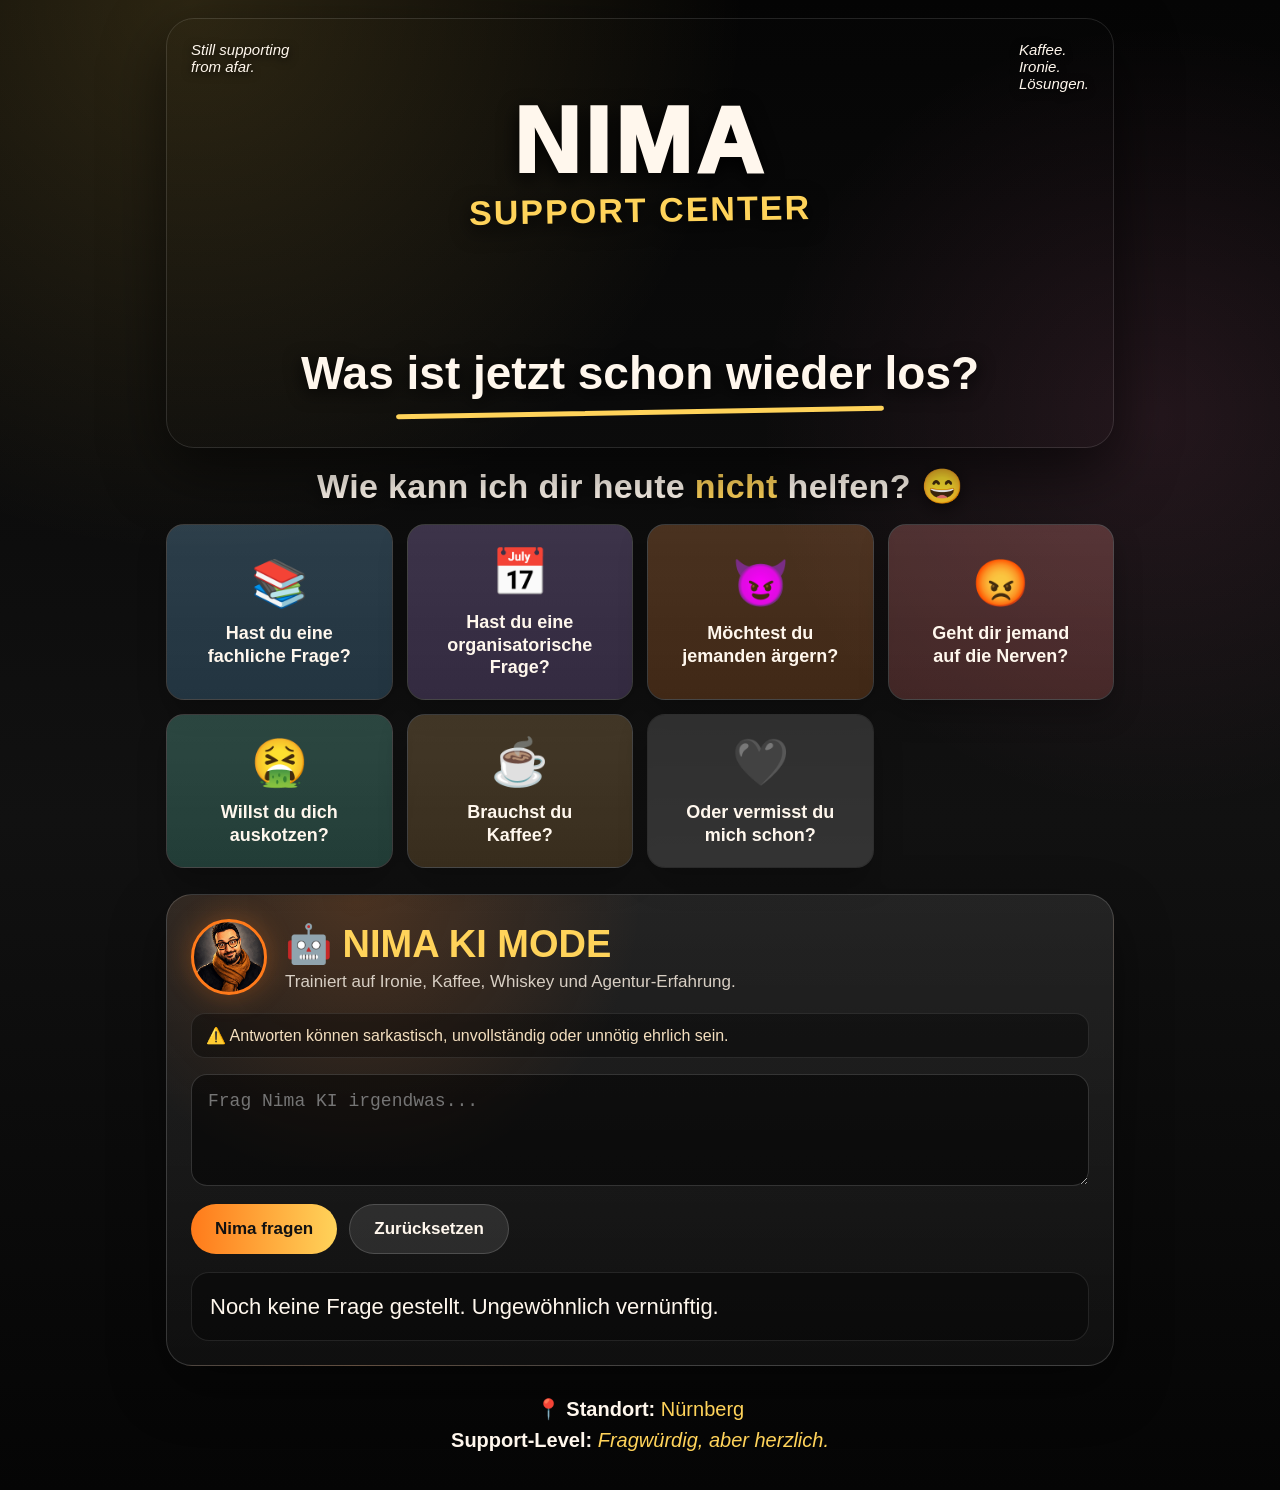
==== commit 740f6839: "Update index.html" ====
--- a/index.html
+++ b/index.html
@@ -52,18 +52,18 @@
   <section id="nerven" class="answer"><div class="answer-inner"><div class="big-emoji">😡</div><div><h3 class="red-text">Geht dir jemand auf die Nerven?</h3><p>Das überrascht mich nicht.<br>Mir wahrscheinlich auch.</p></div></div></section>
   <section id="auskotzen" class="answer"><div class="answer-inner"><div class="big-emoji">🤮</div><div><h3 class="green-text">Willst du dich auskotzen?</h3><p>Ruf mich doch an oder schreibe mir einfach.</p></div></div></section>
   <section id="kaffee" class="answer"><div class="answer-inner"><div class="big-emoji">🥃</div><div><h3 class="coffee-text">Brauchst du Kaffee?</h3><p>Kaffee? Wirklich?!<br>Ich habe nur Whiskey da. 🥃😂</p></div></div></section>
-  <section id="vermissen" class="answer"><div class="answer-inner"><div class="big-emoji">🖤</div><div><h3 class="black-text">Oder vermisst du mich schon?</h3><p>Das glaub ich dir aber nicht. 😏</p><audio controls><source src="assets/nima-message.m4a" type="audio/mp4"></audio></div></div></section>
+  <section id="vermissen" class="answer"><div class="answer-inner"><div class="big-emoji">🖤</div><div><h3 class="black-text">Oder vermisst du mich schon?</h3><p>Das glaub ich dir aber nicht. 😏</p><audio controls><source src="nima-message.m4a" type="audio/mp4"></audio></div></div></section>
 
   <section class="nima-ai" id="nima-ai">
     <div class="ai-header">
       <div class="ai-avatar"></div>
       <div>
-        <h2>🤖 NIMA AI MODE</h2>
+        <h2>🤖 NIMA KI MODE</h2>
         <p>Trainiert auf Ironie, Kaffee, Whiskey und Agentur-Erfahrung.</p>
       </div>
     </div>
     <div class="ai-warning">⚠️ Antworten können sarkastisch, unvollständig oder unnötig ehrlich sein.</div>
-    <textarea id="nima-ai-input" placeholder="Frag Nima AI irgendwas..."></textarea>
+    <textarea id="nima-ai-input" placeholder="Frag Nima KI irgendwas..."></textarea>
     <div class="ai-actions">
       <button onclick="askNimaAI()">Nima fragen</button>
       <button class="secondary" onclick="clearNimaAI()">Zurücksetzen</button>
--- a/style.css
+++ b/style.css
@@ -2,14 +2,14 @@
 :root{--text:#fff7ed;--yellow:#ffd35a;--orange:#ff7a1a;--red:#ff6b65;--purple:#b884ff;--blue:#5bbcff;--green:#50e3c2;--coffee:#c58b36;--line:rgba(255,255,255,.16)}
 *{box-sizing:border-box}html{scroll-behavior:smooth}body{margin:0;min-height:100vh;font-family:-apple-system,BlinkMacSystemFont,"Segoe UI",Arial,sans-serif;color:var(--text);background:radial-gradient(circle at 15% 0%,rgba(255,211,90,.16),transparent 30%),radial-gradient(circle at 90% 28%,rgba(255,122,182,.10),transparent 25%),linear-gradient(180deg,#050505,#111 55%,#050505)}
 .intro{position:fixed;inset:0;z-index:9999;display:flex;align-items:center;justify-content:center;overflow:hidden;background:radial-gradient(circle at 50% 30%,rgba(255,122,26,.22),transparent 30%),linear-gradient(180deg,#040404 0%,#111 55%,#050505 100%);animation:introOut .7s ease forwards;animation-delay:7s}.intro:before{content:"";position:absolute;inset:0;background-image:linear-gradient(rgba(255,122,26,.07) 1px,transparent 1px),linear-gradient(90deg,rgba(255,122,26,.07) 1px,transparent 1px);background-size:38px 38px;opacity:.42;mask-image:radial-gradient(circle at center,black,transparent 73%)}.intro:after{content:"";position:absolute;width:900px;height:900px;border-radius:50%;border:1px solid rgba(255,122,26,.16);box-shadow:0 0 80px rgba(255,122,26,.13),inset 0 0 80px rgba(255,122,26,.07);animation:pulseRing 2.4s ease-in-out infinite}
-.intro-card{position:relative;z-index:2;width:min(520px,88vw);padding:34px 26px 30px;border:1px solid rgba(255,255,255,.16);border-radius:30px;text-align:center;background:rgba(10,10,10,.68);box-shadow:0 30px 90px rgba(0,0,0,.70);backdrop-filter:blur(8px)}.intro-avatar{width:148px;height:148px;margin:0 auto 22px;border-radius:50%;background-image:url("assets/nima-avatar.png");background-size:cover;background-position:center;border:4px solid var(--orange);box-shadow:0 0 0 8px rgba(255,122,26,.08),0 0 52px rgba(255,122,26,.38);animation:avatarFloat 2.2s ease-in-out infinite}.intro h1{margin:0;font-family:"Courier New",monospace;font-size:clamp(28px,6vw,42px);font-weight:700;letter-spacing:.12em;color:var(--orange);text-shadow:0 0 24px rgba(255,122,26,.32)}
+.intro-card{position:relative;z-index:2;width:min(520px,88vw);padding:34px 26px 30px;border:1px solid rgba(255,255,255,.16);border-radius:30px;text-align:center;background:rgba(10,10,10,.68);box-shadow:0 30px 90px rgba(0,0,0,.70);backdrop-filter:blur(8px)}.intro-avatar{width:148px;height:148px;margin:0 auto 22px;border-radius:50%;background-image:url("nima-avatar.png");background-size:cover;background-position:center;border:4px solid var(--orange);box-shadow:0 0 0 8px rgba(255,122,26,.08),0 0 52px rgba(255,122,26,.38);animation:avatarFloat 2.2s ease-in-out infinite}.intro h1{margin:0;font-family:"Courier New",monospace;font-size:clamp(28px,6vw,42px);font-weight:700;letter-spacing:.12em;color:var(--orange);text-shadow:0 0 24px rgba(255,122,26,.32)}
 .dots{margin:18px auto;display:flex;justify-content:center;gap:12px}.dots span{width:9px;height:9px;border-radius:50%;background:rgba(255,122,26,.28);animation:dotLight 1.4s ease-in-out infinite}.dots span:nth-child(2){animation-delay:.15s}.dots span:nth-child(3){animation-delay:.30s}.dots span:nth-child(4){animation-delay:.45s}.dots span:nth-child(5){animation-delay:.60s}.dots span:nth-child(6){animation-delay:.75s}.dots span:nth-child(7){animation-delay:.90s}.intro-sub{margin:0 0 20px;color:#d8cfc4;font-family:"Courier New",monospace;font-size:16px}.status{margin:0 auto 18px;width:min(340px,92%);text-align:left;color:#f1e9df;font-size:15px;line-height:1.8}.status div{opacity:0;transform:translateY(5px);animation:statusIn .35s ease forwards}.status div:nth-child(1){animation-delay:1s}.status div:nth-child(2){animation-delay:2.4s}.status div:nth-child(3){animation-delay:3.8s}.status div:nth-child(4){animation-delay:5.2s}.status span{color:var(--yellow)}
 .bar{width:100%;height:11px;border-radius:999px;overflow:hidden;background:rgba(255,255,255,.13)}.bar:before{content:"";display:block;width:100%;height:100%;background:linear-gradient(90deg,var(--orange),var(--yellow));transform-origin:left;animation:load 7s ease-in-out forwards}@keyframes load{from{transform:scaleX(0)}to{transform:scaleX(1)}}@keyframes introOut{to{opacity:0;visibility:hidden;pointer-events:none}}@keyframes avatarFloat{0%,100%{transform:translateY(0)}50%{transform:translateY(-7px)}}@keyframes dotLight{0%,100%{background:rgba(255,122,26,.25);transform:scale(.9)}50%{background:var(--yellow);transform:scale(1.35);box-shadow:0 0 18px rgba(255,211,90,.6)}}@keyframes statusIn{to{opacity:1;transform:translateY(0)}}@keyframes pulseRing{0%,100%{transform:scale(.94);opacity:.6}50%{transform:scale(1.03);opacity:1}}
-.wrap{width:min(980px,100%);margin:0 auto;padding:18px 16px 34px;animation:mainIn .55s ease both;animation-delay:7.1s}@keyframes mainIn{from{opacity:0;transform:translateY(14px)}to{opacity:1;transform:translateY(0)}}.hero{position:relative;min-height:430px;border-radius:28px;overflow:hidden;background-image:linear-gradient(180deg,rgba(0,0,0,.42),rgba(0,0,0,.18) 38%,rgba(0,0,0,.88)),url("assets/office-hero.jpg");background-size:cover;background-position:center;border:1px solid rgba(255,255,255,.12);box-shadow:0 22px 60px rgba(0,0,0,.55)}
+.wrap{width:min(980px,100%);margin:0 auto;padding:18px 16px 34px;animation:mainIn .55s ease both;animation-delay:7.1s}@keyframes mainIn{from{opacity:0;transform:translateY(14px)}to{opacity:1;transform:translateY(0)}}.hero{position:relative;min-height:430px;border-radius:28px;overflow:hidden;background-image:linear-gradient(180deg,rgba(0,0,0,.42),rgba(0,0,0,.18) 38%,rgba(0,0,0,.88)),url(office-hero.jpg");background-size:cover;background-position:center;border:1px solid rgba(255,255,255,.12);box-shadow:0 22px 60px rgba(0,0,0,.55)}
 .top-notes{display:flex;justify-content:space-between;padding:22px 24px 0;font-size:15px;font-style:italic;text-shadow:0 2px 10px #000}.brand{text-align:center;padding-top:8px;text-shadow:0 6px 20px #000}.brand h1{margin:0;font-size:clamp(52px,10vw,92px);letter-spacing:.05em;line-height:.9;font-weight:950}.sub{display:inline-block;margin-top:8px;color:var(--yellow);font-size:clamp(21px,4vw,34px);font-weight:850;letter-spacing:.06em;transform:rotate(-1deg)}.question{position:absolute;left:0;right:0;bottom:32px;text-align:center;padding:0 18px}.question h2{display:inline-block;margin:0;font-size:clamp(28px,5vw,46px);text-shadow:0 4px 18px #000}.question h2:after{content:"";display:block;height:5px;width:72%;margin:10px auto 0;border-radius:999px;background:var(--yellow);transform:rotate(-1deg)}
 .helper-line{text-align:center;margin:18px auto 0;font-size:clamp(20px,3.6vw,34px);font-weight:850;letter-spacing:.01em;text-shadow:0 4px 16px rgba(0,0,0,.55)}.helper-line em{color:var(--yellow);font-style:normal}.options{display:grid;grid-template-columns:repeat(4,1fr);gap:14px;margin-top:18px}.option{min-height:154px;border:1px solid var(--line);border-radius:18px;color:var(--text);background:linear-gradient(180deg,rgba(255,255,255,.09),rgba(255,255,255,.035));box-shadow:0 14px 28px rgba(0,0,0,.25);padding:20px 12px;text-decoration:none;display:flex;flex-direction:column;align-items:center;justify-content:center;transition:.16s ease;position:relative;overflow:hidden}.option:before{content:"";position:absolute;inset:0;opacity:.18;background:var(--accent);pointer-events:none}.option:hover,.option:focus{transform:translateY(-3px);border-color:var(--accent);background:linear-gradient(180deg,rgba(255,255,255,.13),rgba(255,255,255,.045));outline:none}
 .option.blue{--accent:var(--blue)}.option.purple{--accent:var(--purple)}.option.orange{--accent:var(--orange)}.option.red{--accent:var(--red)}.option.green{--accent:var(--green)}.option.coffee{--accent:var(--coffee)}.option.black{--accent:#fff;background:linear-gradient(180deg,rgba(0,0,0,.88),rgba(0,0,0,.58))}.emoji{position:relative;z-index:1;font-size:46px;margin-bottom:12px}.label{position:relative;z-index:1;font-size:18px;line-height:1.25;font-weight:750;text-align:center}
 .answer{display:none;margin-top:18px;border-radius:22px;padding:24px;background:linear-gradient(180deg,rgba(255,255,255,.075),rgba(255,255,255,.035));border:1px solid var(--line);box-shadow:0 18px 45px rgba(0,0,0,.35);animation:pop .22s ease-out}.answer:target{display:block}@keyframes pop{from{opacity:0;transform:translateY(10px) scale(.99)}to{opacity:1;transform:translateY(0) scale(1)}}.answer-inner{display:grid;grid-template-columns:76px 1fr;gap:18px;align-items:center}.big-emoji{font-size:58px;text-align:center}.answer h3{margin:0 0 8px;font-size:clamp(24px,4vw,34px)}.answer p{margin:0;font-size:clamp(20px,3.2vw,28px);line-height:1.35}.blue-text{color:var(--blue)}.purple-text{color:var(--purple)}.orange-text{color:var(--orange)}.red-text{color:var(--red)}.green-text{color:var(--green)}.coffee-text{color:var(--coffee)}.black-text{color:#fff}audio{width:min(520px,100%);margin-top:16px}
-.nima-ai{margin-top:26px;padding:24px;border-radius:26px;border:1px solid var(--line);background:radial-gradient(circle at 20% 0%,rgba(255,122,26,.18),transparent 32%),linear-gradient(180deg,rgba(255,255,255,.085),rgba(255,255,255,.035));box-shadow:0 22px 55px rgba(0,0,0,.42)}.ai-header{display:flex;align-items:center;gap:18px}.ai-avatar{width:76px;height:76px;border-radius:50%;background-image:url("assets/nima-avatar.png");background-size:cover;background-position:center;border:3px solid var(--orange);box-shadow:0 0 28px rgba(255,122,26,.32);flex:0 0 auto}.nima-ai h2{margin:0 0 6px;color:var(--yellow);font-size:clamp(26px,4vw,38px)}.nima-ai p{margin:0;color:#d8cfc4;font-size:17px}.ai-warning{margin-top:18px;padding:12px 14px;border-radius:14px;background:rgba(0,0,0,.35);border:1px solid rgba(255,255,255,.10);color:#f4dfbf}.nima-ai textarea{width:100%;min-height:112px;margin-top:16px;padding:16px;border-radius:16px;border:1px solid var(--line);background:rgba(0,0,0,.48);color:var(--text);font-size:18px;resize:vertical;outline:none}.nima-ai textarea:focus{border-color:var(--orange);box-shadow:0 0 0 3px rgba(255,122,26,.14)}.ai-actions{display:flex;gap:12px;flex-wrap:wrap;margin-top:14px}.nima-ai button{padding:14px 24px;border:none;border-radius:999px;background:linear-gradient(90deg,var(--orange),var(--yellow));color:#111;font-weight:850;font-size:17px;cursor:pointer}.nima-ai button.secondary{background:rgba(255,255,255,.10);color:var(--text);border:1px solid var(--line)}.ai-thinking{display:none;margin-top:18px;color:var(--yellow);font-family:"Courier New",monospace;font-size:18px}.ai-thinking span{animation:blink 1s infinite}.ai-thinking span:nth-child(2){animation-delay:.2s}.ai-thinking span:nth-child(3){animation-delay:.4s}@keyframes blink{0%,100%{opacity:.15}50%{opacity:1}}.ai-output{margin-top:18px;padding:18px;border-radius:18px;background:rgba(0,0,0,.34);border:1px solid rgba(255,255,255,.10);font-size:22px;line-height:1.45;color:var(--text);white-space:pre-line}
+.nima-ai{margin-top:26px;padding:24px;border-radius:26px;border:1px solid var(--line);background:radial-gradient(circle at 20% 0%,rgba(255,122,26,.18),transparent 32%),linear-gradient(180deg,rgba(255,255,255,.085),rgba(255,255,255,.035));box-shadow:0 22px 55px rgba(0,0,0,.42)}.ai-header{display:flex;align-items:center;gap:18px}.ai-avatar{width:76px;height:76px;border-radius:50%;background-image:url("nima-avatar.png");background-size:cover;background-position:center;border:3px solid var(--orange);box-shadow:0 0 28px rgba(255,122,26,.32);flex:0 0 auto}.nima-ai h2{margin:0 0 6px;color:var(--yellow);font-size:clamp(26px,4vw,38px)}.nima-ai p{margin:0;color:#d8cfc4;font-size:17px}.ai-warning{margin-top:18px;padding:12px 14px;border-radius:14px;background:rgba(0,0,0,.35);border:1px solid rgba(255,255,255,.10);color:#f4dfbf}.nima-ai textarea{width:100%;min-height:112px;margin-top:16px;padding:16px;border-radius:16px;border:1px solid var(--line);background:rgba(0,0,0,.48);color:var(--text);font-size:18px;resize:vertical;outline:none}.nima-ai textarea:focus{border-color:var(--orange);box-shadow:0 0 0 3px rgba(255,122,26,.14)}.ai-actions{display:flex;gap:12px;flex-wrap:wrap;margin-top:14px}.nima-ai button{padding:14px 24px;border:none;border-radius:999px;background:linear-gradient(90deg,var(--orange),var(--yellow));color:#111;font-weight:850;font-size:17px;cursor:pointer}.nima-ai button.secondary{background:rgba(255,255,255,.10);color:var(--text);border:1px solid var(--line)}.ai-thinking{display:none;margin-top:18px;color:var(--yellow);font-family:"Courier New",monospace;font-size:18px}.ai-thinking span{animation:blink 1s infinite}.ai-thinking span:nth-child(2){animation-delay:.2s}.ai-thinking span:nth-child(3){animation-delay:.4s}@keyframes blink{0%,100%{opacity:.15}50%{opacity:1}}.ai-output{margin-top:18px;padding:18px;border-radius:18px;background:rgba(0,0,0,.34);border:1px solid rgba(255,255,255,.10);font-size:22px;line-height:1.45;color:var(--text);white-space:pre-line}
 .footer{text-align:center;margin-top:28px;color:var(--yellow);font-size:20px;line-height:1.55}.footer strong{color:var(--text)}.footer em{color:var(--yellow);font-style:italic}
 @media(max-width:760px){.hero{min-height:370px}.top-notes{font-size:13px}.options{grid-template-columns:1fr 1fr}.option{min-height:135px}.answer-inner{grid-template-columns:1fr;text-align:center}}@media(max-width:430px){.wrap{padding-left:10px;padding-right:10px}.hero{min-height:330px;border-radius:20px}.top-notes{display:none}.options{grid-template-columns:1fr}.option{min-height:112px;flex-direction:row;gap:14px}.emoji{margin-bottom:0;font-size:38px}.label{text-align:left}.ai-header{align-items:flex-start}}
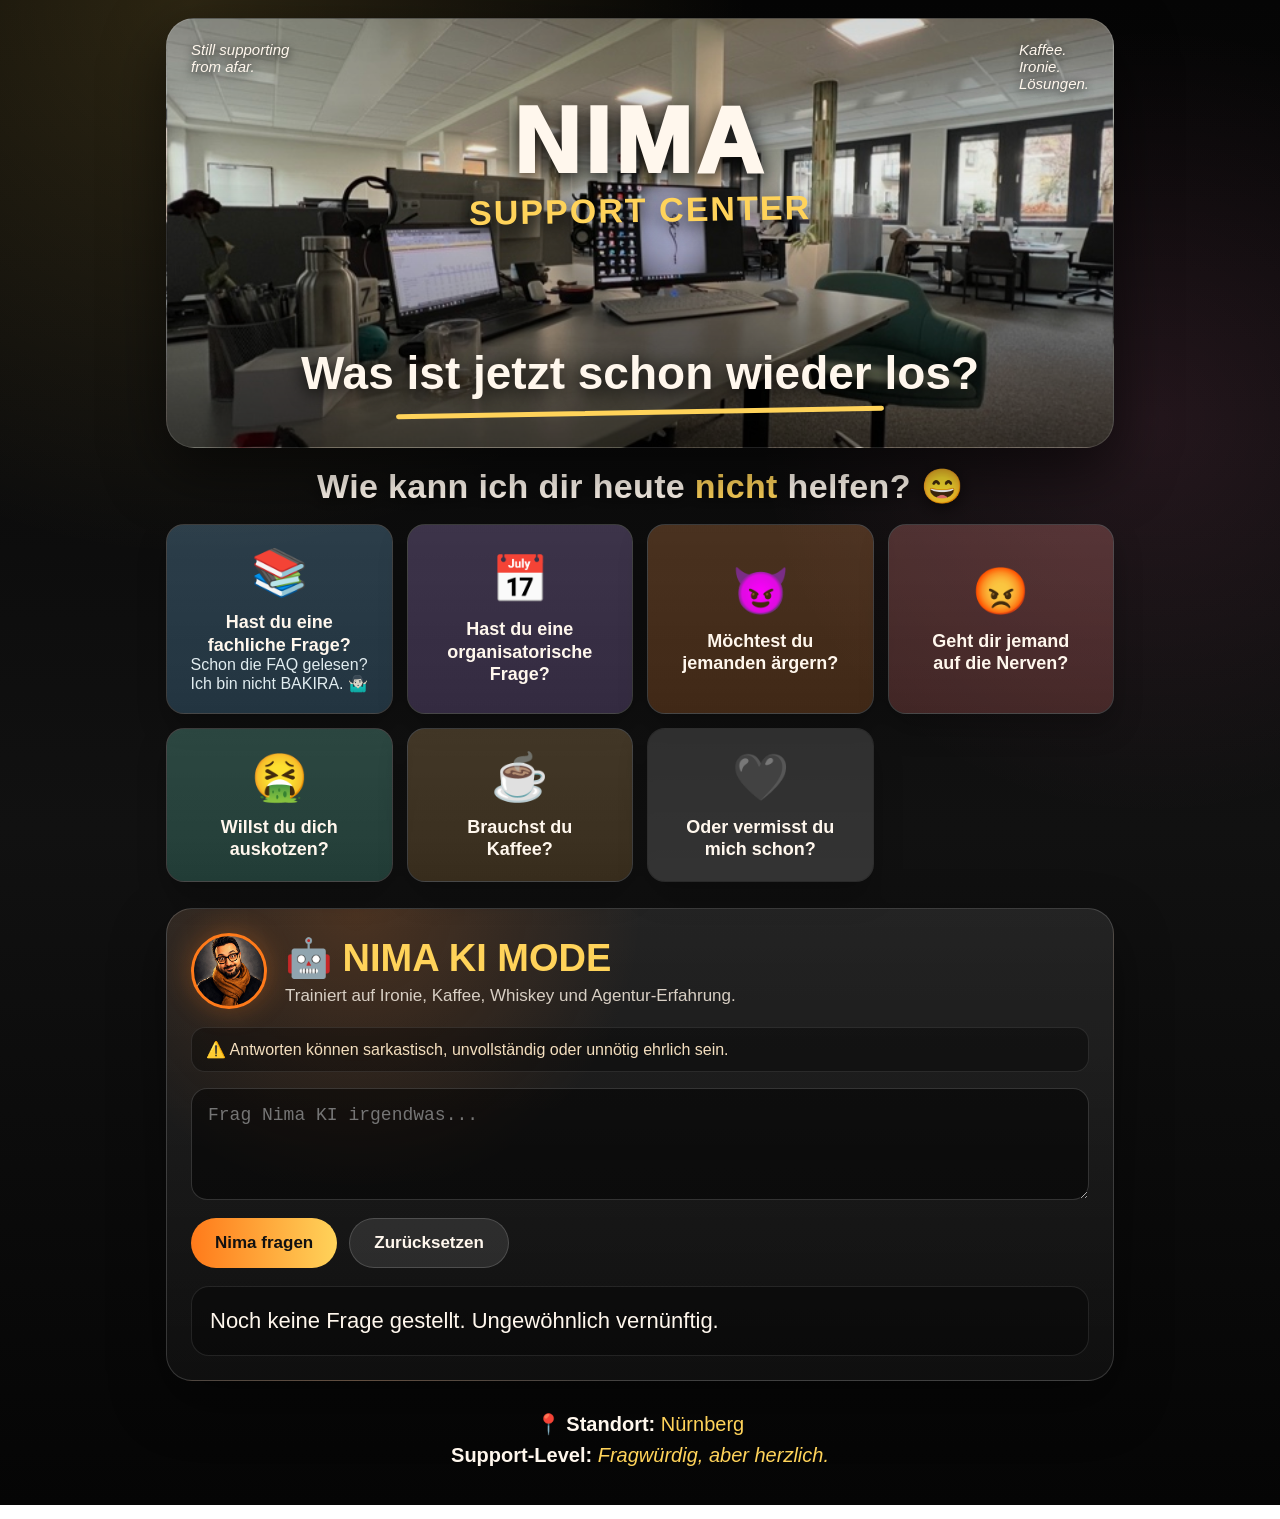
==== commit 8a5561c2: "Update index.html" ====
--- a/index.html
+++ b/index.html
@@ -37,7 +37,11 @@
   <div class="helper-line">Wie kann ich dir heute <em>nicht</em> helfen? 😄</div>
 
   <section class="options">
-    <a class="option blue" href="#fachlich"><span class="emoji">📚</span><span class="label">Hast du eine<br>fachliche Frage?</span></a>
+   <div class="option blue" onclick="toggleAnswer(this)">
+  <span class="emoji">📚</span>
+  <span class="label">Hast du eine<br>fachliche Frage?</span>
+  <div class="inline-answer">Schon die FAQ gelesen?<br>Ich bin nicht BAKIRA. 🤷🏻‍♂️</div>
+</div>
     <a class="option purple" href="#organisatorisch"><span class="emoji">📅</span><span class="label">Hast du eine<br>organisatorische Frage?</span></a>
     <a class="option orange" href="#aergern"><span class="emoji">😈</span><span class="label">Möchtest du<br>jemanden ärgern?</span></a>
     <a class="option red" href="#nerven"><span class="emoji">😡</span><span class="label">Geht dir jemand<br>auf die Nerven?</span></a>
--- a/style.css
+++ b/style.css
@@ -5,7 +5,7 @@
 .intro-card{position:relative;z-index:2;width:min(520px,88vw);padding:34px 26px 30px;border:1px solid rgba(255,255,255,.16);border-radius:30px;text-align:center;background:rgba(10,10,10,.68);box-shadow:0 30px 90px rgba(0,0,0,.70);backdrop-filter:blur(8px)}.intro-avatar{width:148px;height:148px;margin:0 auto 22px;border-radius:50%;background-image:url("nima-avatar.png");background-size:cover;background-position:center;border:4px solid var(--orange);box-shadow:0 0 0 8px rgba(255,122,26,.08),0 0 52px rgba(255,122,26,.38);animation:avatarFloat 2.2s ease-in-out infinite}.intro h1{margin:0;font-family:"Courier New",monospace;font-size:clamp(28px,6vw,42px);font-weight:700;letter-spacing:.12em;color:var(--orange);text-shadow:0 0 24px rgba(255,122,26,.32)}
 .dots{margin:18px auto;display:flex;justify-content:center;gap:12px}.dots span{width:9px;height:9px;border-radius:50%;background:rgba(255,122,26,.28);animation:dotLight 1.4s ease-in-out infinite}.dots span:nth-child(2){animation-delay:.15s}.dots span:nth-child(3){animation-delay:.30s}.dots span:nth-child(4){animation-delay:.45s}.dots span:nth-child(5){animation-delay:.60s}.dots span:nth-child(6){animation-delay:.75s}.dots span:nth-child(7){animation-delay:.90s}.intro-sub{margin:0 0 20px;color:#d8cfc4;font-family:"Courier New",monospace;font-size:16px}.status{margin:0 auto 18px;width:min(340px,92%);text-align:left;color:#f1e9df;font-size:15px;line-height:1.8}.status div{opacity:0;transform:translateY(5px);animation:statusIn .35s ease forwards}.status div:nth-child(1){animation-delay:1s}.status div:nth-child(2){animation-delay:2.4s}.status div:nth-child(3){animation-delay:3.8s}.status div:nth-child(4){animation-delay:5.2s}.status span{color:var(--yellow)}
 .bar{width:100%;height:11px;border-radius:999px;overflow:hidden;background:rgba(255,255,255,.13)}.bar:before{content:"";display:block;width:100%;height:100%;background:linear-gradient(90deg,var(--orange),var(--yellow));transform-origin:left;animation:load 7s ease-in-out forwards}@keyframes load{from{transform:scaleX(0)}to{transform:scaleX(1)}}@keyframes introOut{to{opacity:0;visibility:hidden;pointer-events:none}}@keyframes avatarFloat{0%,100%{transform:translateY(0)}50%{transform:translateY(-7px)}}@keyframes dotLight{0%,100%{background:rgba(255,122,26,.25);transform:scale(.9)}50%{background:var(--yellow);transform:scale(1.35);box-shadow:0 0 18px rgba(255,211,90,.6)}}@keyframes statusIn{to{opacity:1;transform:translateY(0)}}@keyframes pulseRing{0%,100%{transform:scale(.94);opacity:.6}50%{transform:scale(1.03);opacity:1}}
-.wrap{width:min(980px,100%);margin:0 auto;padding:18px 16px 34px;animation:mainIn .55s ease both;animation-delay:7.1s}@keyframes mainIn{from{opacity:0;transform:translateY(14px)}to{opacity:1;transform:translateY(0)}}.hero{position:relative;min-height:430px;border-radius:28px;overflow:hidden;background-image:linear-gradient(180deg,rgba(0,0,0,.42),rgba(0,0,0,.18) 38%,rgba(0,0,0,.88)),url(office-hero.jpg");background-size:cover;background-position:center;border:1px solid rgba(255,255,255,.12);box-shadow:0 22px 60px rgba(0,0,0,.55)}
+.wrap{width:min(980px,100%);margin:0 auto;padding:18px 16px 34px;animation:mainIn .55s ease both;animation-delay:7.1s}@keyframes mainIn{from{opacity:0;transform:translateY(14px)}to{opacity:1;transform:translateY(0)}}.hero{position:relative;min-height:430px;border-radius:28px;overflow:hidden;background-image:linear-gradient(180deg,rgba(0,0,0,.15),rgba(0,0,0,.05) 38%,rgba(0,0,0,.55)),url("office-hero.jpg?v=3");background-size:cover;background-position:center;border:1px solid rgba(255,255,255,.12);box-shadow:0 22px 60px rgba(0,0,0,.55)}
 .top-notes{display:flex;justify-content:space-between;padding:22px 24px 0;font-size:15px;font-style:italic;text-shadow:0 2px 10px #000}.brand{text-align:center;padding-top:8px;text-shadow:0 6px 20px #000}.brand h1{margin:0;font-size:clamp(52px,10vw,92px);letter-spacing:.05em;line-height:.9;font-weight:950}.sub{display:inline-block;margin-top:8px;color:var(--yellow);font-size:clamp(21px,4vw,34px);font-weight:850;letter-spacing:.06em;transform:rotate(-1deg)}.question{position:absolute;left:0;right:0;bottom:32px;text-align:center;padding:0 18px}.question h2{display:inline-block;margin:0;font-size:clamp(28px,5vw,46px);text-shadow:0 4px 18px #000}.question h2:after{content:"";display:block;height:5px;width:72%;margin:10px auto 0;border-radius:999px;background:var(--yellow);transform:rotate(-1deg)}
 .helper-line{text-align:center;margin:18px auto 0;font-size:clamp(20px,3.6vw,34px);font-weight:850;letter-spacing:.01em;text-shadow:0 4px 16px rgba(0,0,0,.55)}.helper-line em{color:var(--yellow);font-style:normal}.options{display:grid;grid-template-columns:repeat(4,1fr);gap:14px;margin-top:18px}.option{min-height:154px;border:1px solid var(--line);border-radius:18px;color:var(--text);background:linear-gradient(180deg,rgba(255,255,255,.09),rgba(255,255,255,.035));box-shadow:0 14px 28px rgba(0,0,0,.25);padding:20px 12px;text-decoration:none;display:flex;flex-direction:column;align-items:center;justify-content:center;transition:.16s ease;position:relative;overflow:hidden}.option:before{content:"";position:absolute;inset:0;opacity:.18;background:var(--accent);pointer-events:none}.option:hover,.option:focus{transform:translateY(-3px);border-color:var(--accent);background:linear-gradient(180deg,rgba(255,255,255,.13),rgba(255,255,255,.045));outline:none}
 .option.blue{--accent:var(--blue)}.option.purple{--accent:var(--purple)}.option.orange{--accent:var(--orange)}.option.red{--accent:var(--red)}.option.green{--accent:var(--green)}.option.coffee{--accent:var(--coffee)}.option.black{--accent:#fff;background:linear-gradient(180deg,rgba(0,0,0,.88),rgba(0,0,0,.58))}.emoji{position:relative;z-index:1;font-size:46px;margin-bottom:12px}.label{position:relative;z-index:1;font-size:18px;line-height:1.25;font-weight:750;text-align:center}
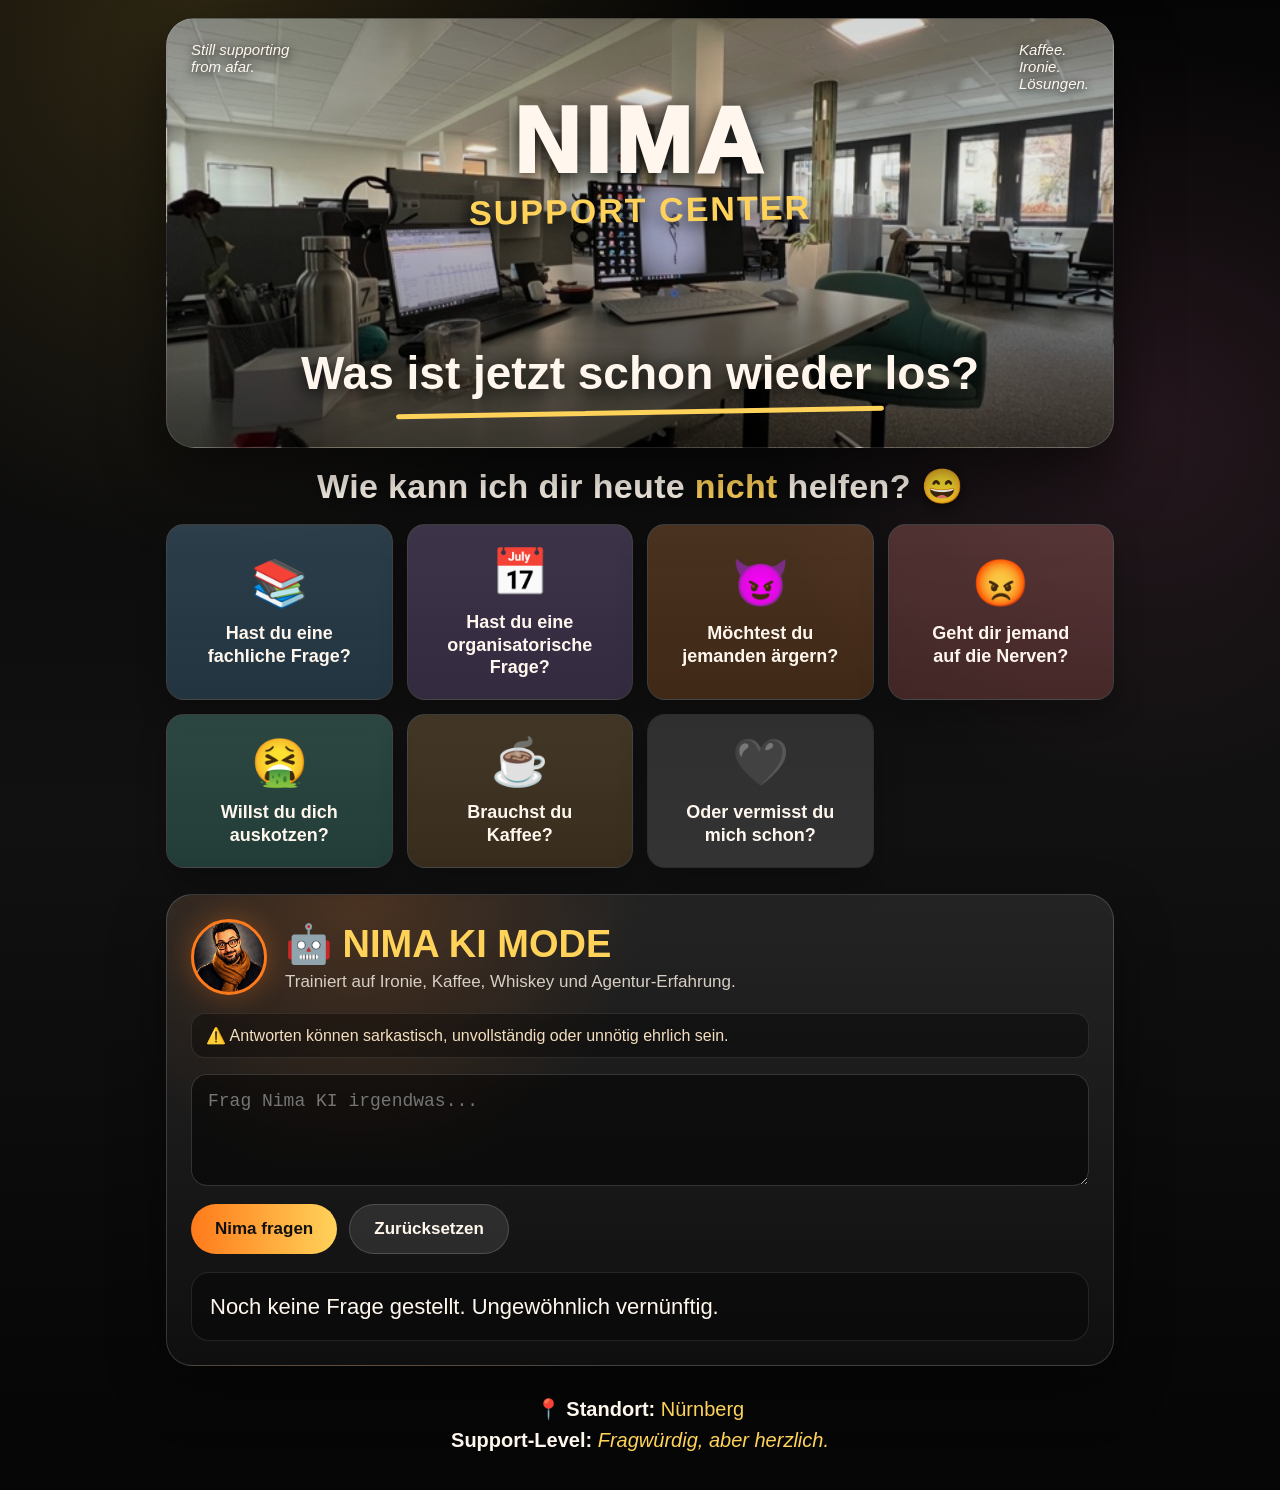
==== commit fe9b3d5d: "Update index.html" ====
--- a/index.html
+++ b/index.html
@@ -42,7 +42,12 @@
   <span class="label">Hast du eine<br>fachliche Frage?</span>
   <div class="inline-answer">Schon die FAQ gelesen?<br>Ich bin nicht BAKIRA. 🤷🏻‍♂️</div>
 </div>
-    <a class="option purple" href="#organisatorisch"><span class="emoji">📅</span><span class="label">Hast du eine<br>organisatorische Frage?</span></a>
+    <div class="option purple" onclick="toggleAnswer(this)">
+  <span class="emoji">📅</span>
+ <span class="label">Hast du eine<br>organisatorische Frage?</span>
+  <div class="inline-answer">Traineiert auf Ironie, Kaffee, Whiskey und Agentur-Erfahrung.</div>
+</div>
+    
     <a class="option orange" href="#aergern"><span class="emoji">😈</span><span class="label">Möchtest du<br>jemanden ärgern?</span></a>
     <a class="option red" href="#nerven"><span class="emoji">😡</span><span class="label">Geht dir jemand<br>auf die Nerven?</span></a>
     <a class="option green" href="#auskotzen"><span class="emoji">🤮</span><span class="label">Willst du dich<br>auskotzen?</span></a>
--- a/style.css
+++ b/style.css
@@ -13,3 +13,28 @@
 .nima-ai{margin-top:26px;padding:24px;border-radius:26px;border:1px solid var(--line);background:radial-gradient(circle at 20% 0%,rgba(255,122,26,.18),transparent 32%),linear-gradient(180deg,rgba(255,255,255,.085),rgba(255,255,255,.035));box-shadow:0 22px 55px rgba(0,0,0,.42)}.ai-header{display:flex;align-items:center;gap:18px}.ai-avatar{width:76px;height:76px;border-radius:50%;background-image:url("nima-avatar.png");background-size:cover;background-position:center;border:3px solid var(--orange);box-shadow:0 0 28px rgba(255,122,26,.32);flex:0 0 auto}.nima-ai h2{margin:0 0 6px;color:var(--yellow);font-size:clamp(26px,4vw,38px)}.nima-ai p{margin:0;color:#d8cfc4;font-size:17px}.ai-warning{margin-top:18px;padding:12px 14px;border-radius:14px;background:rgba(0,0,0,.35);border:1px solid rgba(255,255,255,.10);color:#f4dfbf}.nima-ai textarea{width:100%;min-height:112px;margin-top:16px;padding:16px;border-radius:16px;border:1px solid var(--line);background:rgba(0,0,0,.48);color:var(--text);font-size:18px;resize:vertical;outline:none}.nima-ai textarea:focus{border-color:var(--orange);box-shadow:0 0 0 3px rgba(255,122,26,.14)}.ai-actions{display:flex;gap:12px;flex-wrap:wrap;margin-top:14px}.nima-ai button{padding:14px 24px;border:none;border-radius:999px;background:linear-gradient(90deg,var(--orange),var(--yellow));color:#111;font-weight:850;font-size:17px;cursor:pointer}.nima-ai button.secondary{background:rgba(255,255,255,.10);color:var(--text);border:1px solid var(--line)}.ai-thinking{display:none;margin-top:18px;color:var(--yellow);font-family:"Courier New",monospace;font-size:18px}.ai-thinking span{animation:blink 1s infinite}.ai-thinking span:nth-child(2){animation-delay:.2s}.ai-thinking span:nth-child(3){animation-delay:.4s}@keyframes blink{0%,100%{opacity:.15}50%{opacity:1}}.ai-output{margin-top:18px;padding:18px;border-radius:18px;background:rgba(0,0,0,.34);border:1px solid rgba(255,255,255,.10);font-size:22px;line-height:1.45;color:var(--text);white-space:pre-line}
 .footer{text-align:center;margin-top:28px;color:var(--yellow);font-size:20px;line-height:1.55}.footer strong{color:var(--text)}.footer em{color:var(--yellow);font-style:italic}
 @media(max-width:760px){.hero{min-height:370px}.top-notes{font-size:13px}.options{grid-template-columns:1fr 1fr}.option{min-height:135px}.answer-inner{grid-template-columns:1fr;text-align:center}}@media(max-width:430px){.wrap{padding-left:10px;padding-right:10px}.hero{min-height:330px;border-radius:20px}.top-notes{display:none}.options{grid-template-columns:1fr}.option{min-height:112px;flex-direction:row;gap:14px}.emoji{margin-bottom:0;font-size:38px}.label{text-align:left}.ai-header{align-items:flex-start}}
+.inline-answer {
+  display: none;
+  margin-top: 14px;
+  padding-top: 14px;
+  border-top: 1px solid rgba(255,255,255,.18);
+  font-size: 17px;
+  line-height: 1.35;
+  font-weight: 600;
+  text-align: center;
+  color: var(--text);
+}
+
+.option.open {
+  min-height: 220px;
+}
+
+.option.open .inline-answer {
+  display: block;
+  animation: inlinePop .2s ease-out;
+}
+
+@keyframes inlinePop {
+  from { opacity: 0; transform: translateY(6px); }
+  to { opacity: 1; transform: translateY(0); }
+}
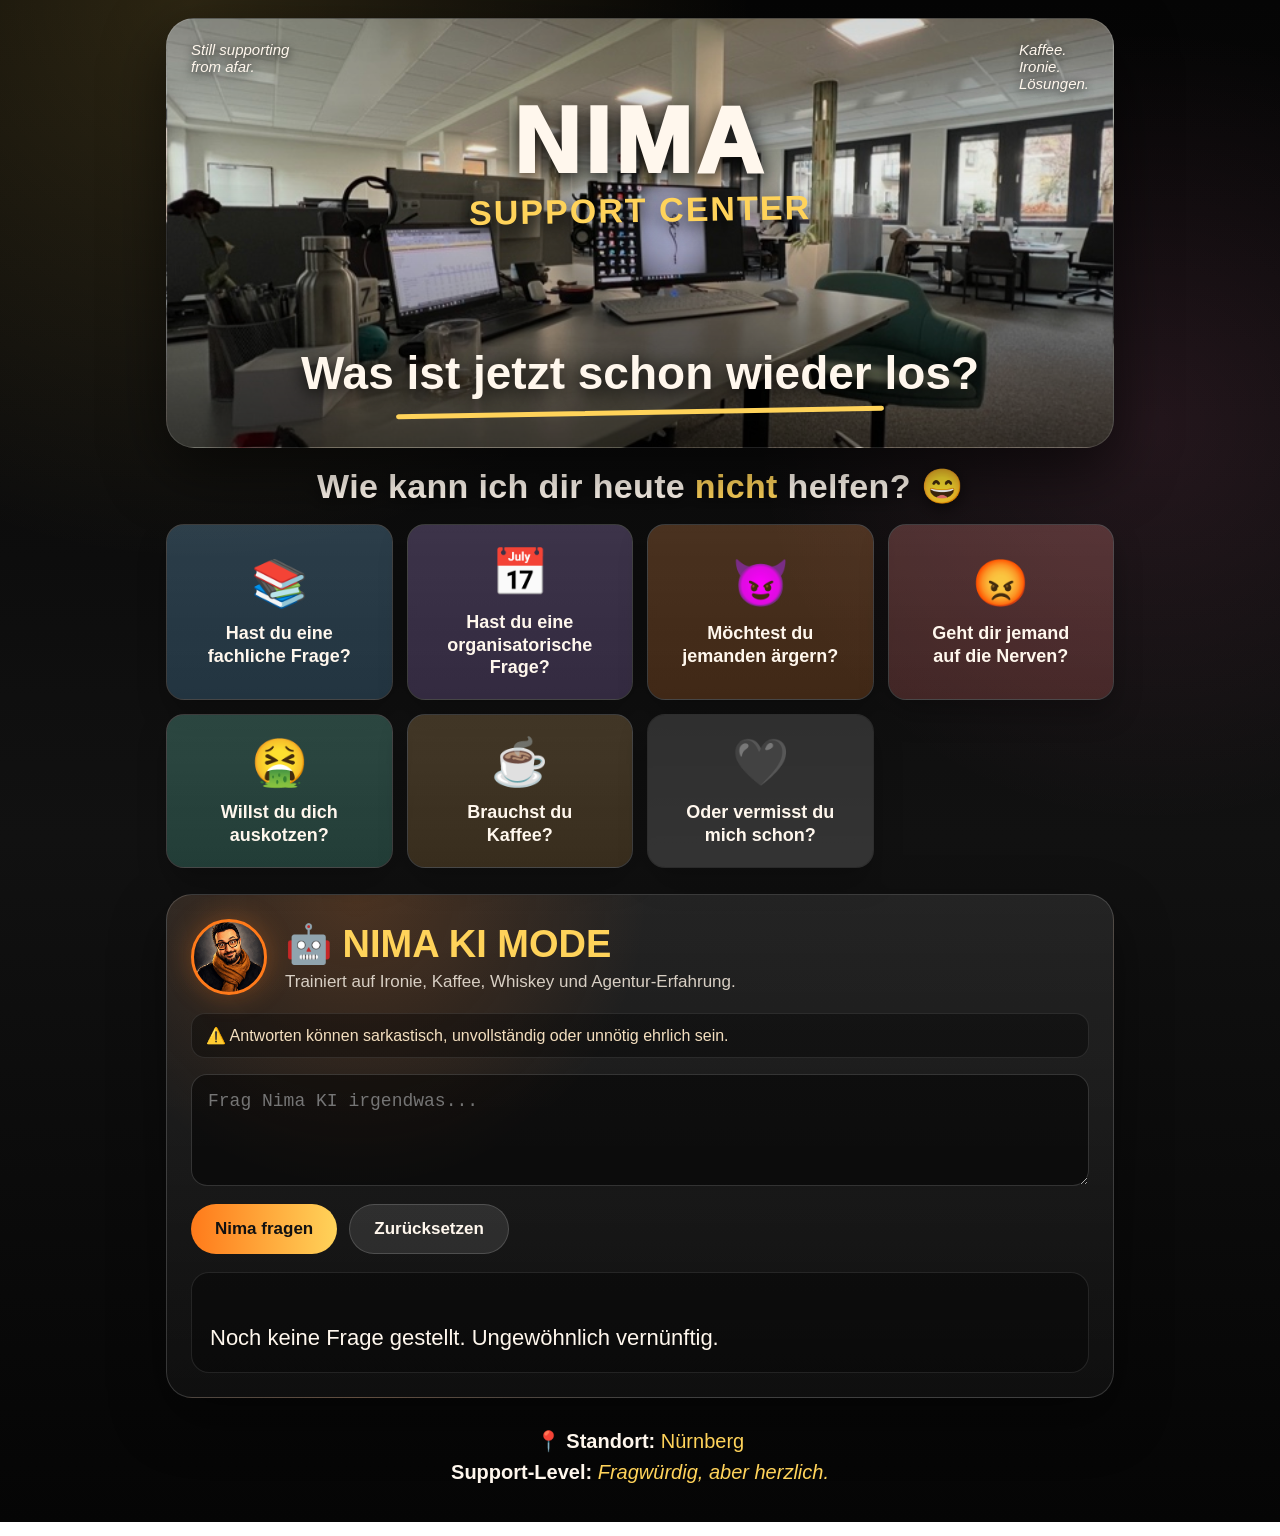
==== commit 0b1f3fcf: "Update index.html" ====
--- a/index.html
+++ b/index.html
@@ -6,62 +6,122 @@
 <title>Nima Support Center v2.0</title>
 <link rel="stylesheet" href="style.css">
 </head>
+
 <body>
 
 <div class="intro">
   <div class="intro-card">
     <div class="intro-avatar"></div>
     <h1>Connecting to Nima...</h1>
-    <div class="dots"><span></span><span></span><span></span><span></span><span></span><span></span><span></span></div>
+
+    <div class="dots">
+      <span></span><span></span><span></span><span></span><span></span><span></span><span></span>
+    </div>
+
     <p class="intro-sub">Bitte warten</p>
+
     <div class="status">
       <div><span>✓</span> Kaffee gefunden</div>
       <div><span>✓</span> Sarkasmus aktiviert</div>
       <div><span>✓</span> Chaos Manager geladen</div>
       <div><span>✓</span> Support wird gestartet...</div>
     </div>
+
     <div class="bar"></div>
   </div>
 </div>
 
 <main class="wrap">
+
   <section class="hero">
     <div class="top-notes">
       <div>Still supporting<br>from afar.</div>
       <div>Kaffee.<br>Ironie.<br>Lösungen.</div>
     </div>
-    <div class="brand"><h1>NIMA</h1><div class="sub">SUPPORT CENTER</div></div>
-    <div class="question"><h2>Was ist jetzt schon wieder los?</h2></div>
+
+    <div class="brand">
+      <h1>NIMA</h1>
+      <div class="sub">SUPPORT CENTER</div>
+    </div>
+
+    <div class="question">
+      <h2>Was ist jetzt schon wieder los?</h2>
+    </div>
   </section>
 
-  <div class="helper-line">Wie kann ich dir heute <em>nicht</em> helfen? 😄</div>
+  <div class="helper-line">
+    Wie kann ich dir heute <em>nicht</em> helfen? 😄
+  </div>
 
   <section class="options">
-   <div class="option blue" onclick="toggleAnswer(this)">
-  <span class="emoji">📚</span>
-  <span class="label">Hast du eine<br>fachliche Frage?</span>
-  <div class="inline-answer">Schon die FAQ gelesen?<br>Ich bin nicht BAKIRA. 🤷🏻‍♂️</div>
-</div>
+
+    <div class="option blue" onclick="toggleAnswer(this)">
+      <span class="emoji">📚</span>
+      <span class="label">Hast du eine<br>fachliche Frage?</span>
+      <div class="inline-answer">
+        Schon die FAQ gelesen?<br>
+        Ich bin nicht BAKIRA. 🤷🏻‍♂️
+      </div>
+    </div>
+
     <div class="option purple" onclick="toggleAnswer(this)">
-  <span class="emoji">📅</span>
- <span class="label">Hast du eine<br>organisatorische Frage?</span>
-  <div class="inline-answer">Traineiert auf Ironie, Kaffee, Whiskey und Agentur-Erfahrung.</div>
-</div>
-    
-    <a class="option orange" href="#aergern"><span class="emoji">😈</span><span class="label">Möchtest du<br>jemanden ärgern?</span></a>
-    <a class="option red" href="#nerven"><span class="emoji">😡</span><span class="label">Geht dir jemand<br>auf die Nerven?</span></a>
-    <a class="option green" href="#auskotzen"><span class="emoji">🤮</span><span class="label">Willst du dich<br>auskotzen?</span></a>
-    <a class="option coffee" href="#kaffee"><span class="emoji">☕</span><span class="label">Brauchst du<br>Kaffee?</span></a>
-    <a class="option black" href="#vermissen"><span class="emoji">🖤</span><span class="label">Oder vermisst du<br>mich schon?</span></a>
+      <span class="emoji">📅</span>
+      <span class="label">Hast du eine<br>organisatorische Frage?</span>
+      <div class="inline-answer">
+        Denkst du wirklich, dass ich dir helfen kann?<br>
+        Bestimmt nicht. 😂
+      </div>
+    </div>
+
+    <div class="option orange" onclick="toggleAnswer(this)">
+      <span class="emoji">😈</span>
+      <span class="label">Möchtest du<br>jemanden ärgern?</span>
+      <div class="inline-answer">
+        Sag mir nur,<br>
+        wer unser nächstes Opfer ist. ☠️
+      </div>
+    </div>
+
+    <div class="option red" onclick="toggleAnswer(this)">
+      <span class="emoji">😡</span>
+      <span class="label">Geht dir jemand<br>auf die Nerven?</span>
+      <div class="inline-answer">
+        Das überrascht mich nicht.<br>
+        Mir wahrscheinlich auch.
+      </div>
+    </div>
+
+    <div class="option green" onclick="toggleAnswer(this)">
+      <span class="emoji">🤮</span>
+      <span class="label">Willst du dich<br>auskotzen?</span>
+      <div class="inline-answer">
+        Ruf mich doch an<br>
+        oder schreibe mir einfach.
+      </div>
+    </div>
+
+    <div class="option coffee" onclick="toggleAnswer(this)">
+      <span class="emoji">☕</span>
+      <span class="label">Brauchst du<br>Kaffee?</span>
+      <div class="inline-answer">
+        Kaffee? Wirklich?!<br>
+        Ich habe nur Whiskey da. 🥃😂
+      </div>
+    </div>
+
+    <div class="option black" onclick="toggleAnswer(this)">
+      <span class="emoji">🖤</span>
+      <span class="label">Oder vermisst du<br>mich schon?</span>
+      <div class="inline-answer">
+        Das glaub ich dir aber nicht. 😏
+        <br><br>
+        <audio controls>
+          <source src="nima-message.m4a" type="audio/mp4">
+        </audio>
+      </div>
+    </div>
+
   </section>
-
-  <section id="fachlich" class="answer"><div class="answer-inner"><div class="big-emoji">📚</div><div><h3 class="blue-text">Hast du eine fachliche Frage?</h3><p>Schon die FAQ gelesen?<br>Ich bin nicht BAKIRA. 🤷🏻‍♂️</p></div></div></section>
-  <section id="organisatorisch" class="answer"><div class="answer-inner"><div class="big-emoji">📅</div><div><h3 class="purple-text">Hast du eine organisatorische Frage?</h3><p>Denkst du wirklich, dass ich dir dabei helfen kann?<br>Dann überschätzt du mich gewaltig. 😂</p></div></div></section>
-  <section id="aergern" class="answer"><div class="answer-inner"><div class="big-emoji">😈</div><div><h3 class="orange-text">Möchtest du jemanden ärgern?</h3><p>Sag mir nur,<br>wer unser nächstes Opfer ist? ☠️</p></div></div></section>
-  <section id="nerven" class="answer"><div class="answer-inner"><div class="big-emoji">😡</div><div><h3 class="red-text">Geht dir jemand auf die Nerven?</h3><p>Das überrascht mich nicht.<br>Mir wahrscheinlich auch.</p></div></div></section>
-  <section id="auskotzen" class="answer"><div class="answer-inner"><div class="big-emoji">🤮</div><div><h3 class="green-text">Willst du dich auskotzen?</h3><p>Ruf mich doch an oder schreibe mir einfach.</p></div></div></section>
-  <section id="kaffee" class="answer"><div class="answer-inner"><div class="big-emoji">🥃</div><div><h3 class="coffee-text">Brauchst du Kaffee?</h3><p>Kaffee? Wirklich?!<br>Ich habe nur Whiskey da. 🥃😂</p></div></div></section>
-  <section id="vermissen" class="answer"><div class="answer-inner"><div class="big-emoji">🖤</div><div><h3 class="black-text">Oder vermisst du mich schon?</h3><p>Das glaub ich dir aber nicht. 😏</p><audio controls><source src="nima-message.m4a" type="audio/mp4"></audio></div></div></section>
 
   <section class="nima-ai" id="nima-ai">
     <div class="ai-header">
@@ -71,17 +131,32 @@
         <p>Trainiert auf Ironie, Kaffee, Whiskey und Agentur-Erfahrung.</p>
       </div>
     </div>
-    <div class="ai-warning">⚠️ Antworten können sarkastisch, unvollständig oder unnötig ehrlich sein.</div>
+
+    <div class="ai-warning">
+      ⚠️ Antworten können sarkastisch, unvollständig oder unnötig ehrlich sein.
+    </div>
+
     <textarea id="nima-ai-input" placeholder="Frag Nima KI irgendwas..."></textarea>
+
     <div class="ai-actions">
       <button onclick="askNimaAI()">Nima fragen</button>
       <button class="secondary" onclick="clearNimaAI()">Zurücksetzen</button>
     </div>
-    <div id="nima-ai-thinking" class="ai-thinking">Nima denkt<span>.</span><span>.</span><span>.</span></div>
-    <div id="nima-ai-output" class="ai-output">Noch keine Frage gestellt. Ungewöhnlich vernünftig.</div>
+
+    <div id="nima-ai-thinking" class="ai-thinking">
+      Nima denkt<span>.</span><span>.</span><span>.</span>
+    </div>
+
+    <div id="nima-ai-output" class="ai-output">
+      Noch keine Frage gestellt. Ungewöhnlich vernünftig.
+    </div>
   </section>
 
-  <div class="footer">📍 <strong>Standort:</strong> Nürnberg<br><strong>Support-Level:</strong> <em>Fragwürdig, aber herzlich.</em></div>
+  <div class="footer">
+    📍 <strong>Standort:</strong> Nürnberg<br>
+    <strong>Support-Level:</strong> <em>Fragwürdig, aber herzlich.</em>
+  </div>
+
 </main>
 
 <script src="script.js"></script>
